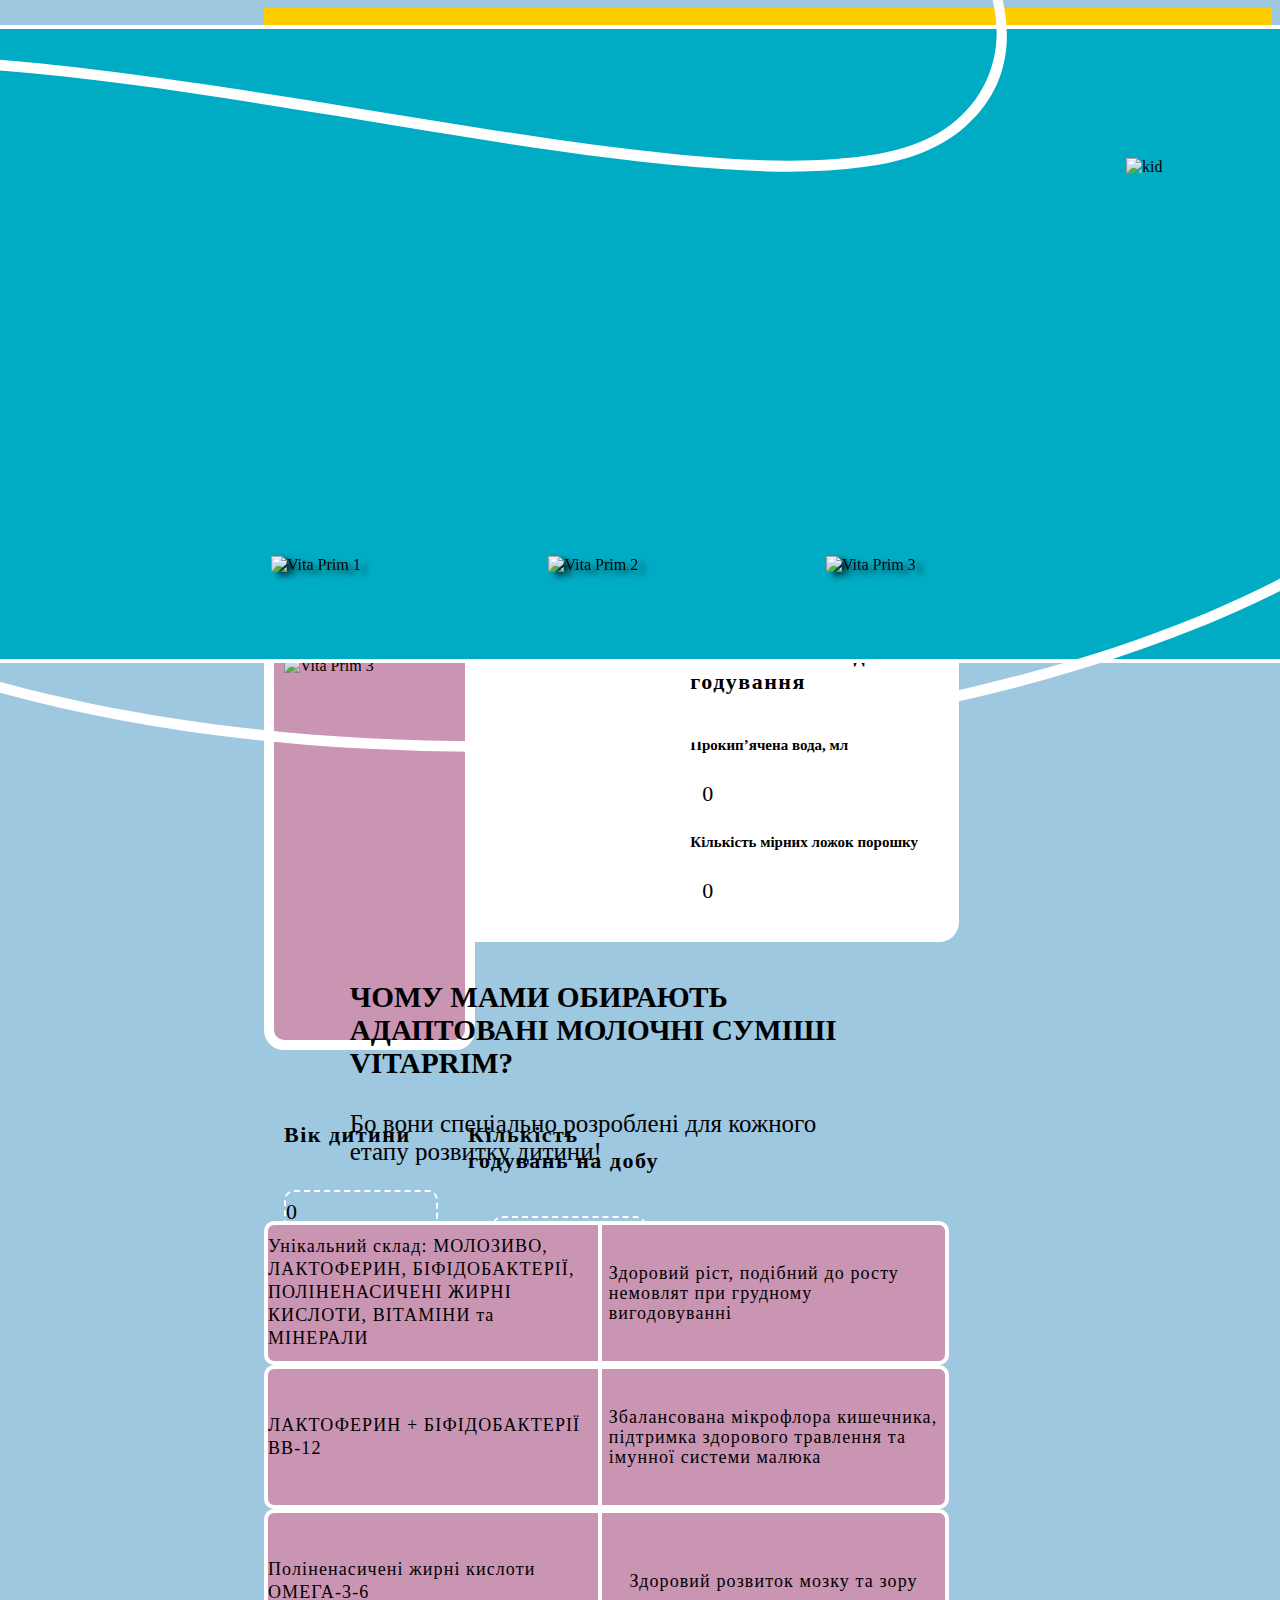
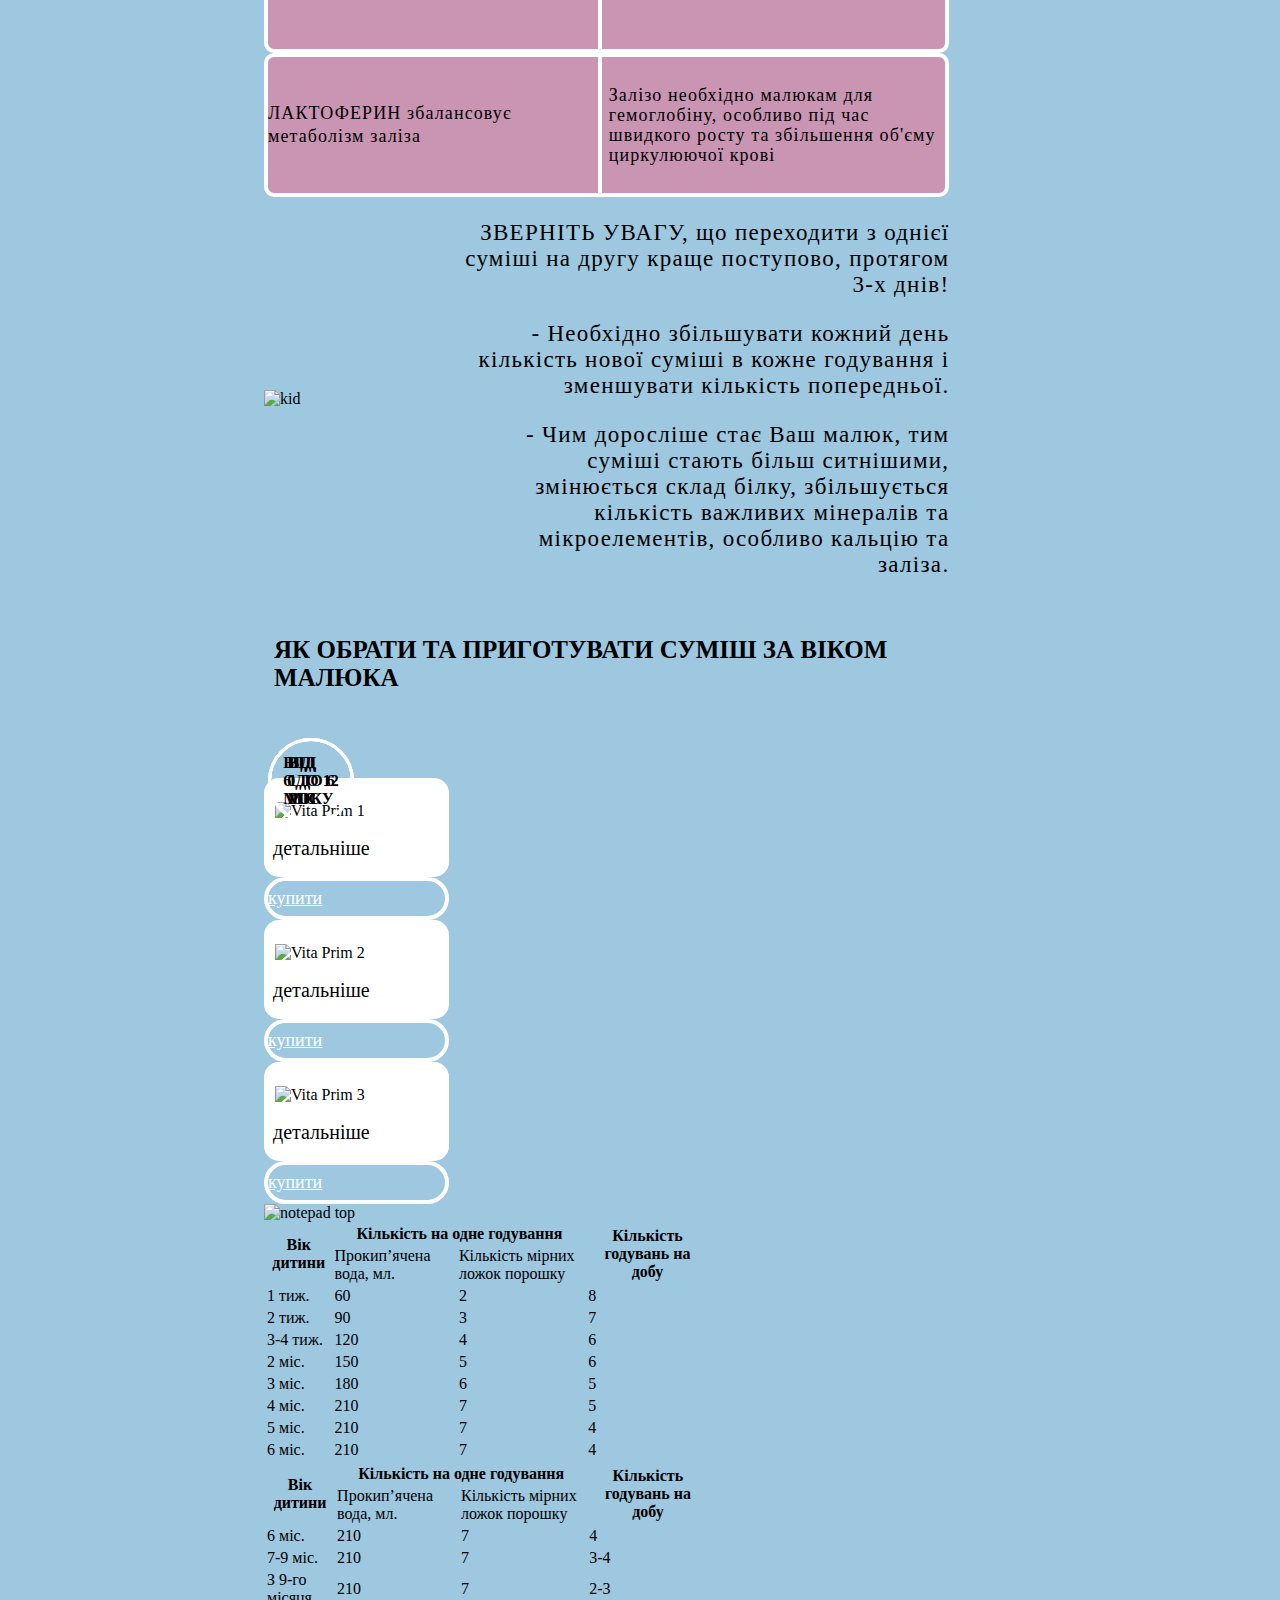
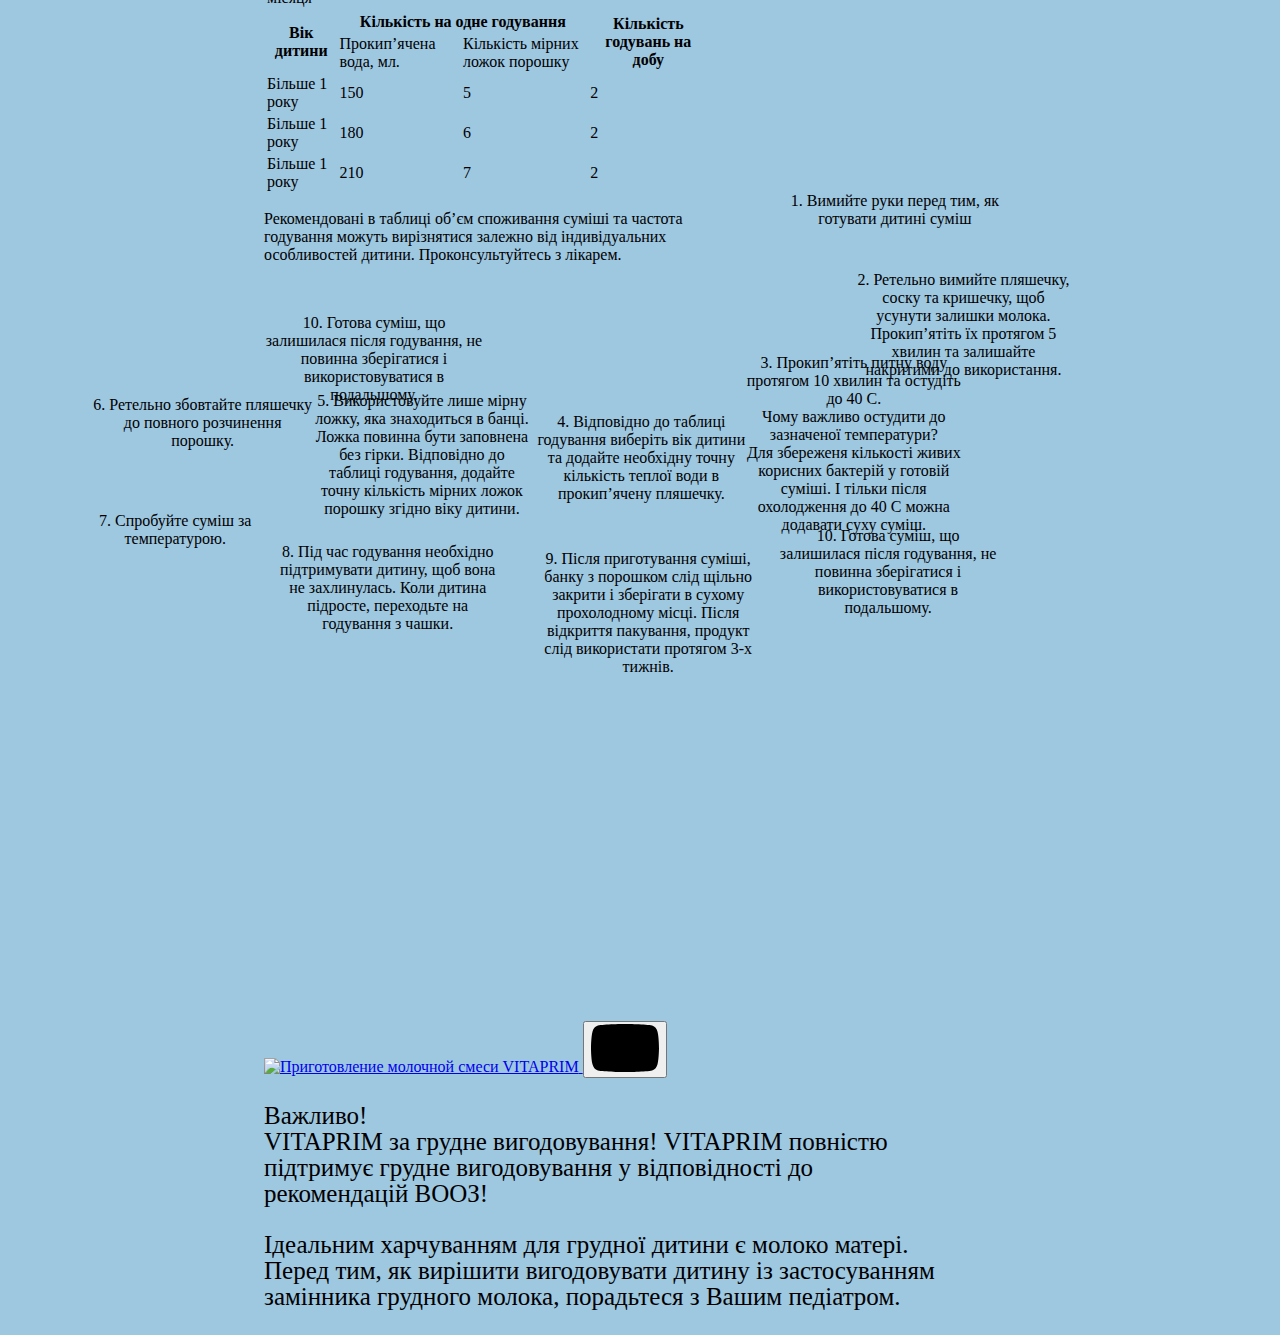
==== index.html @ fe562197 "Update index.html" ====
<!DOCTYPE html>
<html lang="uk">

<head>
	<meta charset="UTF-8">
	<meta http-equiv="X-UA-Compatible" content="IE=edge">
	<meta name="viewport" content="width=device-width, initial-scale=1.0">
	<link rel="stylesheet" href="css/style.css">
	<link rel="stylesheet" href="css/media.css">
	<link rel="stylesheet" href="assets/null.css">
	<title>Vita Prim</title>
	<link rel="apple-touch-icon" sizes="57x57" href="favicon/apple-icon-57x57.png">
	<link rel="apple-touch-icon" sizes="60x60" href="favicon/apple-icon-60x60.png">
	<link rel="apple-touch-icon" sizes="72x72" href="favicon/apple-icon-72x72.png">
	<link rel="apple-touch-icon" sizes="76x76" href="favicon/apple-icon-76x76.png">
	<link rel="apple-touch-icon" sizes="114x114" href="favicon/apple-icon-114x114.png">
	<link rel="apple-touch-icon" sizes="120x120" href="favicon/apple-icon-120x120.png">
	<link rel="apple-touch-icon" sizes="144x144" href="favicon/apple-icon-144x144.png">
	<link rel="apple-touch-icon" sizes="152x152" href="favicon/apple-icon-152x152.png">
	<link rel="apple-touch-icon" sizes="180x180" href="favicon/apple-icon-180x180.png">
	<link rel="icon" type="image/png" sizes="192x192" href="favicon/android-icon-192x192.png">
	<link rel="icon" type="image/png" sizes="32x32" href="favicon/favicon-32x32.png">
	<link rel="icon" type="image/png" sizes="96x96" href="favicon/favicon-96x96.png">
	<link rel="icon" type="image/png" sizes="16x16" href="favicon/favicon-16x16.png">
	<meta name="msapplication-TileColor" content="#ffffff">
	<meta name="msapplication-TileImage" content="/ms-icon-144x144.png">
	<meta name="theme-color" content="#ffffff"> </head>

<body>
	<div class="page">
		<main>
			<header class="header">
				<div class="container">
					<div class="menu__container">
						<div class="menu__icon"> <span></span> </div>
						<nav class="nav">
							<!--******** логическая последовательность по странице ********-->
							<ul class="nav__list">
								<li class="nav__list-item"> <a href="#counter" class="nav__item-link twostring">КАЛЬКУЛЯТОР ГОДУВАННЯ</a> </li>
								<li class="nav__list-item"> <a href="#offer__section" class="nav__item-link">Про VITAPRIM</a> </li>
								<li class="nav__list-item"> <a href="#shop" class="nav__item-link">КУПИТИ</a> </li>
								<li class="nav__list-item"> <a href="#how__to" class="nav__item-link twostring">Як приготувати VITAPRIM</a> </li>
							</ul>
							<!--******** логическая последовательность по странице ********-->
							<!-- <ul class="nav__list">
								<li class="nav__list-item"> <a href="#shop" class="nav__item-link">КУПИТИ</a> </li>
								<li class="nav__list-item"> <a href="#offer__section" class="nav__item-link">Про VITAPRIM</a> </li>
								<li class="nav__list-item"> <a href="#how__to" class="nav__item-link twostring">Як приготувати VITAPRIM</a> </li>
								<li class="nav__list-item"> <a href="#counter" class="nav__item-link twostring">КАЛЬКУЛЯТОР ГОДУВАННЯ</a> </li>
							</ul> -->
						</nav>
					</div>
					<div class="header__items">
						<div class="top__kid"><img src="img/topkid.png" alt="kid"></div>
						<div class="nav__txt">
							<p>Єдине ДИТЯЧЕ ХАРЧУВАННЯ
								<br> З молозивом
								<br> та лактоферином</p>
						</div>
						<div class="header__logo">
							<a class="header__logo-link" href="#first__section"> <img src="img/logo.png" alt="Vita prime" class="header__logo-img"> </a>
						</div>
					</div>
				</div>
			</header>
			<section class="first__section" id="first__section">
				<div class="container">
					<p class="first__section-txt">Єдине ДИТЯЧЕ ХАРЧУВАННЯ
						<br> З молозивом
						<br> та лактоферином</p> <img id="counter" src="img/plane.png" alt="Наши продукты в самолете" class="first__section-img">
					<h1 class="section__title">калькулятор годування</h1>
					<div class="counter">
						<div id="calc" class="value">1 тиждень</div>
						<div class="age"> <span>0 днiв</span><span>6 мiс.</span><span>12 мiс.</span> <span>.....</span></div>
						<input type="range" min="0" max="17" step="1" value="0" id="fader"> </div>
					<div class="fader__products"> <img src="img/VitaPrim-pitanie-1.png" alt="Vita Prim 1"> <img src="img/VitaPrim-pitanie-2.png" alt="Vita Prim 2"> <img src="img/VitaPrim-pitanie-3.png" alt="Vita Prim 3"> </div>
				</div>
			</section>
			<section class="counter__value">
				<div class="container">
					<div class="wrapper">
						<div class="product"> <img id="vita1" src="img/VitaPrim-pitanie-1.png" alt="Vita Prim 1"> <img id="vita2" src="img/VitaPrim-pitanie-2.png" alt="Vita Prim 2"> <img id="vita3" src="img/VitaPrim-pitanie-3.png" alt="Vita Prim 3"> </div>
						<div class="tabs">
							<div class="tab">
								<h3 class="value__name">Вік дитини</h3>
								<div class="value" id="years">0</div>
							</div>
							<div class="tab">
								<h3 class="value__name">Кількість годувань на добу</h3>
								<div class="value" id="feedings">0</div>
							</div>
						</div>
					</div>
					<div class="tab">
						<h3 class="value__name">Кількість на одне годування</h3>
						<div class="value__wrapper">
							<div class="tab__item">
								<h4 class="valeu__subname">Прокип’ячена вода, мл</h4>
								<div class="value" id="water">0</div>
							</div>
							<div class="tab__item" id="offer__section">
								<h4 class="valeu__subname">Кількість мірних ложок порошку</h4>
								<div class="value" id="spoons">0</div>
							</div>
						</div>
					</div> <a href="https://ua-pharm.com/product/molochna-sumish-vitaprim-1-dlia-dytyny-vikom-vid-0-do-6-mis-pozhyvna-sumish-z-molozyvom-laktoferynom-ta-bifidobakteriiamy-vv-12-spetsialno-rozroblena-dlia-kozhnoho-etapu-rozvytku-dytyny/" class="btn">купити</a> </div>
			</section>
			<section class="offer__section">
				<div class="container">
					<div class="offer">
						<h3 class="offer__title"><span>ЧОМУ МАМИ ОБИРАЮТЬ АДАПТОВАНІ МОЛОЧНІ СУМІШІ VITAPRIM?</span></h3>
						<p class="offer__txt">Бо вони спеціально розроблені для кожного етапу розвитку дитини!</p>
					</div>
					<div class="descrip">
						<div class="descrip__title">
							<p>Унікальний склад: <span>МОЛОЗИВО, ЛАКТОФЕРИН, БІФІДОБАКТЕРІЇ, ПОЛІНЕНАСИЧЕНІ ЖИРНІ КИСЛОТИ, ВІТАМІНИ</span> та <span>МІНЕРАЛИ</span></p>
						</div>
						<div class="descrip__txt">
							<p>Здоровий ріст, подібний до росту немовлят при грудному вигодовуванні</p>
						</div>
					</div>
					<div class="descrip">
						<div class="descrip__title">
							<p><span> ЛАКТОФЕРИН + БІФІДОБАКТЕРІЇ ВВ-12 </span></p>
						</div>
						<div class="descrip__txt">
							<p>Збалансована мікрофлора кишечника, підтримка здорового травлення та імунної системи малюка </p>
						</div>
					</div>
					<div class="descrip">
						<div class="descrip__title">
							<p>Поліненасичені жирні кислоти ОМЕГА-3-6</p>
						</div>
						<div class="descrip__txt">
							<p>Здоровий розвиток мозку та зору</p>
						</div>
					</div>
					<div class="descrip">
						<div class="descrip__title">
							<p><span>ЛАКТОФЕРИН</span> збалансовує метаболізм заліза</p>
						</div>
						<div class="descrip__txt">
							<p>Залізо необхідно малюкам для гемоглобіну, особливо під час швидкого росту та збільшення об'єму циркулюючої крові </p>
						</div>
					</div>
					<div class="warning">
						<div class="kid__img"><img src="img/kid2.png" alt="kid"></div>
						<div class="txt__wrapper">
							<p class="warning__txt"><span>ЗВЕРНІТЬ УВАГУ</span>, що переходити з однієї суміші на другу краще поступово, протягом 3-х днів!</p>
							<p class="warning__txt">- Необхідно збільшувати кожний день кількість нової суміші в кожне годування і зменшувати кількість попередньої.</p>
							<p class="warning__txt" id="shop">- Чим доросліше стає Ваш малюк, тим суміші стають більш ситнішими, змінюється склад білку, збільшується кількість важливих мінералів та мікроелементів, особливо кальцію та заліза.</p>
						</div>
					</div>
				</div>
			</section>
			<section class="shop">
				<div class="container">
					<div class="shop__title">
						<h2 class="section__title">ЯК ОБРАТИ ТА ПРИГОТУВАТИ СУМІШ ЗА ВІКОМ МАЛЮКА</h2> </div>
					<div class="shop__wrapper">
						<div class="card">
							<div class="card__wrapper blue" id="about1">
								<div class="card__top blue">
									<h4 class="card__title">ВІД <br> 0 ДО 6<br> МІС</h4> </div> <img src="img/VitaPrim-pitanie-1.png" alt="Vita Prim 1" class="card__img"> <a class="card__btn blue">детальніше</a> </div> <a href="https://ua-pharm.com/product/molochna-sumish-vitaprim-1-dlia-dytyny-vikom-vid-0-do-6-mis-pozhyvna-sumish-z-molozyvom-laktoferynom-ta-bifidobakteriiamy-vv-12-spetsialno-rozroblena-dlia-kozhnoho-etapu-rozvytku-dytyny/" class="buy__btn blue">купити</a> </div>
						<div class="card">
							<div class="card__wrapper pink" id="about2">
								<div class="card__top pink">
									<h4 class="card__title">ВІД<br> 6 ДО 12 <br>МІС
									</h4> </div> <img src="img/VitaPrim-pitanie-2.png" alt="Vita Prim 2" class="card__img"> <a class="card__btn pink">детальніше</a> </div> <a href="https://ua-pharm.com/product/molochnaia-smes-vitaprim-2-dlia-rebenka-ot-6-do-12-mes-pytatelna-smes-s-molozyvom-laktoferrynom-y-byfydobakteryiamy-vv-12-spetsyalno-razrabotana-dlia-kazhdoho-tapa-razvytyia-rebenka/" class="buy__btn pink">купити</a> </div>
						<div class="card">
							<div class="card__wrapper green" id="about3">
								<div class="card__top green">
									<h4 class="card__title">ВІД<br> 1 <br>РОКУ</h4> </div> <img src="img/VitaPrim-pitanie-3.png" alt="Vita Prim 3" class="card__img"> <a class="card__btn green">детальніше</a> </div> <a href="https://ua-pharm.com/product/molochnaia-smes-vitaprim-3-dlia-rebenka-ot-1hoda-pytatelna-smes-s-molozyvom-laktoferrynom-y-byfydobakteryiamy-vv-12-spetsyalno-razrabotana-dlia-kazhdoho-tapa-razvytyia-rebenka/" class="buy__btn green">купити</a> </div>
					</div>
				</div>
			</section>
			<section class="instruction">
				<div class="container">
					<div class="instruction__wrapper" id="how__to"> <img src="img/notebook.png" alt="notepad top">
						<table class="table1" id="first">
							<tr>
								<th rowspan="2" colspan="1" class="first">Вік дитини</th>
								<th colspan="2">Кількість на одне годування</th>
								<th rowspan="2">Кількість годувань на добу</th>
							</tr>
							<tr>
								<td class="first">Прокип’ячена вода, мл.</td>
								<td class="first">Кількість мірних ложок порошку</td>
							</tr>
							<tr>
								<td rowspan="1" class="first">1 тиж.</td>
								<td>60</td>
								<td>2</td>
								<td>8</td>
							</tr>
							<tr>
								<td rowspan="1" class="first">2 тиж.</td>
								<td>90</td>
								<td>3</td>
								<td>7</td>
							</tr>
							<tr>
								<td rowspan="1" class="first">3-4 тиж.</td>
								<td>120</td>
								<td>4</td>
								<td>6</td>
							</tr>
							<tr>
								<td rowspan="1" class="first">2 міс.</td>
								<td>150</td>
								<td>5</td>
								<td>6</td>
							</tr>
							<tr>
								<td rowspan="1" class="first">3 міс.</td>
								<td>180</td>
								<td>6</td>
								<td>5</td>
							</tr>
							<tr>
								<td rowspan="1" class="first">4 міс.</td>
								<td>210</td>
								<td>7</td>
								<td>5</td>
							</tr>
							<tr>
								<td rowspan="1" class="first">5 міс.</td>
								<td>210</td>
								<td>7</td>
								<td>4</td>
							</tr>
							<tr>
								<td rowspan="1" class="first">6 міс.</td>
								<td>210</td>
								<td>7</td>
								<td>4</td>
							</tr>
						</table>
						<table class="table2" id="second">
							<tr>
								<th rowspan="2" colspan="1" class="first">Вік дитини</th>
								<th colspan="2">Кількість на одне годування</th>
								<th rowspan="2">Кількість годувань на добу</th>
							</tr>
							<tr>
								<td class="first">Прокип’ячена вода, мл.</td>
								<td class="first">Кількість мірних ложок порошку</td>
							</tr>
							<tr>
								<td rowspan="1" class="first">6 міс.</td>
								<td>210</td>
								<td>7</td>
								<td>4</td>
							</tr>
							<tr>
								<td rowspan="1" class="first">7-9 міс.</td>
								<td>210</td>
								<td>7</td>
								<td>3-4</td>
							</tr>
							<tr>
								<td rowspan="1" class="first">З 9-го місяця</td>
								<td>210</td>
								<td>7</td>
								<td>2-3</td>
							</tr>
						</table>
						<table class="table3" id="third">
							<tr>
								<th rowspan="2" colspan="1" class="first">Вік дитини</th>
								<th colspan="2">Кількість на одне годування</th>
								<th rowspan="2">Кількість годувань на добу</th>
							</tr>
							<tr>
								<td class="first">Прокип’ячена вода, мл.</td>
								<td class="first">Кількість мірних ложок порошку</td>
							</tr>
							<tr>
								<td rowspan="1" class="first">Більше 1 року</td>
								<td>150</td>
								<td>5</td>
								<td>2</td>
							</tr>
							<tr>
								<td rowspan="1" class="first">Більше 1 року</td>
								<td>180</td>
								<td>6</td>
								<td>2</td>
							</tr>
							<tr>
								<td rowspan="1" class="first">Більше 1 року</td>
								<td>210</td>
								<td>7</td>
								<td>2</td>
							</tr>
						</table>
						<p class="warning__txt">Рекомендовані в таблиці об’єм споживання суміші та частота годування можуть вирізнятися залежно від індивідуальних особливостей дитини. Проконсультуйтесь з лікарем. </p>
					</div>
				</div>
			</section>
			<section class="how__to">
				<div class="container">
					<div class="how__to-wrapper">
						<div class="bg">
							<svg class="vector1" xmlns="http://www.w3.org/2000/svg" viewBox="0 0 209.89 1705.45">
								<g data-name="Слой 2">
									<path d="M66.24 3.45s84.63-20.64 123.67 72.4-77.1 241.63-46.31 388.69c0 0 75.7 12.29 63.45 149.17s-102.33 405.48-39.44 528.4c58.16 113.68-24.16 135.77 14.93 338.87C213.05 1639.53 146 1686.6 146 1686.6s-69.48 39-145.31 0" fill="none" stroke="#fff" stroke-miterlimit="10" stroke-width="3" data-name="Шар 1" /> </g>
							</svg>
							<svg class="vector2" xmlns="http://www.w3.org/2000/svg" viewBox="0 0 1406.31 1006.39">
								<g data-name="Слой 2">
									<path d="M1401.13 18.17c-56.66 52.36-142.64 72.16-216.36 48.14a134.46 134.46 0 01-38.3-19.31c-10.87-8-20.61-17.43-32-24.78-34.84-22.57-82.07-25.13-122.08-20-43.8 5.6-88.26 23-116.22 58.58-25.64 32.72-36.59 79.86-27.17 120.38 9.52 40.79 43.24 71 58 109.62 7.52 19.75 11.62 44.57 7.26 65.44-4.71 22.51-23.24 42-44.18 50.87-34.22 14.51-68.07-7.87-96.65-24.77-20-11.86-40.62-22.45-64.29-15.66-20.63 5.92-32.9 23.39-31 44.89 1.53 17.28 9.58 33.66 18.51 48.25 4.84 7.92 9.51 15.39 16.31 21.57a380.72 380.72 0 0141.17 43.81c16.72 20.93 32.52 45 38 71.65 5.53 26.86-4.64 52.52-27.73 67.77-17.09 11.29-38.86 14.54-58.87 16-28.44 2.12-57.14.34-85.49-2.34-35-3.31-69.78-8.37-104.49-13.76-75.55-11.7-150.76-25.45-226.71-34.14-35-4-70.14-7-105.35-7.26-34.05-.27-69.87.75-102 13.18-27.18 10.53-50.49 29.22-64.7 54.87C4.92 712.57-.46 737.36 0 761.75c.82 40.47 19.27 79.94 47 108.89 27 28.15 61.38 48.67 96.3 65.37a604.26 604.26 0 0095.47 35.75c67.18 19.11 137 28.87 206.6 32.75a1233 1233 0 00222.5-7.85c69.35-8.76 138.36-23.19 204.39-46.38 55.24-19.39 109.8-45 155.13-82.57 19.11-15.85 36.37-34 50-54.82 11.7-17.81 24.14-35 39.64-49.76 40.85-38.84 96.26-52 151.27-53.19 44.22-1 88.39 4.75 131.78 12.81 3.77.71 5.39-5.08 1.59-5.78-72.07-13.4-153-23.56-223.7 1.95-42.83 15.44-75.14 45.31-100.27 82.59-13.72 20.35-28.29 38.84-46.73 55.22-20.62 18.31-43.74 33.67-67.84 47-56.6 31.29-118.89 51.84-181.66 66.61-71.24 16.77-144.26 25.94-217.34 29-73.26 3-147 0-219.55-11-66.86-10.14-133.38-26.92-194.77-55.75-55-25.85-112.7-62.67-134.14-122.65C.92 768.38 2.45 721.16 28.28 684.07c40.18-57.69 119.1-57 182.09-54.23 74.78 3.33 149 15.52 222.77 27.49 69.43 11.27 139.08 24 209.35 28.81 26.26 1.78 52.91 2.48 79-1.2 19.81-2.79 39.36-8.46 54.64-21.9 44.81-39.38 15.67-98.73-14.08-137.33a377.86 377.86 0 00-42.55-46.41 72.26 72.26 0 01-12.36-14.18c-10.74-16-21.51-34.55-23.09-54.21-1.82-22.64 14-37.92 35.73-40.22 27-2.86 50.57 17.56 72.85 29.83 29.77 16.4 63.38 25.52 93.48 4.45 16.94-11.86 30.6-28.47 34.29-49.2 3.55-19.95.21-42.18-5.84-61.36-12.39-39.28-45-68.74-57.8-107.82-13.76-42.07-.23-95.35 29-128 32.57-36.33 83.51-51 130.94-52.27 23.68-.62 48.26 1.66 70.76 9.42 14.51 5 27.06 13.1 38.87 22.77 10.14 8.32 20.12 16.77 31.74 23a164.61 164.61 0 0040.8 14.91c34.35 7.94 70.72 7.42 105-.51a223.54 223.54 0 00101.42-53.54c2.85-2.63-1.41-6.86-4.24-4.24z" fill="#fff" data-name="Шар 1" /> </g>
							</svg>
						</div>
						<div class="how__to-item-wrapper">
							<div class="how__to-item">
								<div class="img"><img src="img/1.png" alt=""></div>
								<div class="txt">
									<p>1. Вимийте руки перед тим, як готувати дитині суміш</p>
								</div>
							</div>
							<div class="how__to-item">
								<div class="img"><img src="img/2.png" alt=""></div>
								<div class="txt">
									<p>2. Ретельно вимийте пляшечку, соску та кришечку, щоб усунути залишки молока. Прокип’ятіть їх протягом 5 хвилин та залишайте накритими до використання. </p>
								</div>
							</div>
							<div class="how__to-item">
								<div class="img"><img src="img/3.png" alt=""></div>
								<div class="txt">
									<p>3. Прокип’ятіть питну воду протягом 10 хвилин та остудіть до 40 С.
										<br> <span>Чому важливо остудити до зазначеної температури? </span>
										<br> Для збереженя кількості живих корисних бактерій у готовій суміші. І тільки після охолодження до 40 С можна додавати суху суміш.</p>
								</div>
							</div>
							<div class="how__to-item">
								<div class="img"><img src="img/4.png" alt=""></div>
								<div class="txt">
									<p>4. Відповідно до таблиці годування виберіть вік дитини та додайте необхідну точну кількість теплої води в прокип’ячену пляшечку. </p>
								</div>
							</div>
							<div class="how__to-item">
								<div class="img"><img src="img/5.png" alt=""></div>
								<div class="txt">
									<p>5. Використовуйте лише мірну ложку, яка знаходиться в банці. Ложка повинна бути заповнена без гірки. Відповідно до таблиці годування, додайте точну кількість мірних ложок порошку згідно віку дитини. </p>
								</div>
							</div>
							<div class="how__to-item">
								<div class="img"><img src="img/6.png" alt=""></div>
								<div class="txt">
									<p>6. Ретельно збовтайте пляшечку до повного розчинення порошку. </p>
								</div>
							</div>
							<div class="how__to-item">
								<div class="img"><img src="img/7.png" alt=""></div>
								<div class="txt">
									<p>7. Спробуйте суміш за температурою.</p>
								</div>
							</div>
							<div class="how__to-item">
								<div class="img"><img src="img/8.png" alt=""></div>
								<div class="txt">
									<p>8. Під час годування необхідно підтримувати дитину, щоб вона не захлинулась. Коли дитина підросте, переходьте на годування з чашки. </p>
								</div>
							</div>
							<div class="how__to-item">
								<div class="img"><img src="img/9.png" alt=""></div>
								<div class="txt">
									<p>9. Після приготування суміші, банку з порошком слід щільно закрити і зберігати в сухому прохолодному місці. Після відкриття пакування, продукт слід використати протягом 3-х тижнів. </p>
								</div>
							</div>
							<div class="how__to-item">
								<div class="img"><img src="img/10.png" alt=""></div>
								<div class="txt">
									<p>10. Готова суміш, що залишилася після годування, не повинна зберігатися і використовуватися в подальшому. </p>
								</div>
							</div>
							<div class="how__to-item opacity__block">
								<div class="wrapp">
									<div class="img"><img src="img/10.png" alt=""></div>
									<div class="txt">
										<p>10. Готова суміш, що залишилася після годування, не повинна зберігатися і використовуватися в подальшому. </p>
									</div>
								</div>
							</div>
						</div>
					</div>
					<div class="video">
						<a class="video__link" href="https://youtu.be/APt-MZ_mfc8">
							<picture>
								<source srcset="https://i.ytimg.com/vi_webp/APt-MZ_mfc8/maxresdefault.webp" type="image/webp"> <img class="video__media" src="https://i.ytimg.com/vi/APt-MZ_mfc8/maxresdefault.jpg" alt="Приготовление молочной смеси VITAPRIM"> </picture>
						</a>
						<button class="video__button" aria-label="Запустить видео">
							<svg width="68" height="48" viewBox="0 0 68 48">
								<path class="video__button-shape" d="M66.52,7.74c-0.78-2.93-2.49-5.41-5.42-6.19C55.79,.13,34,0,34,0S12.21,.13,6.9,1.55 C3.97,2.33,2.27,4.81,1.48,7.74C0.06,13.05,0,24,0,24s0.06,10.95,1.48,16.26c0.78,2.93,2.49,5.41,5.42,6.19 C12.21,47.87,34,48,34,48s21.79-0.13,27.1-1.55c2.93-0.78,4.64-3.26,5.42-6.19C67.94,34.95,68,24,68,24S67.94,13.05,66.52,7.74z"></path>
								<path class="video__button-icon" d="M 45,24 27,14 27,34"></path>
							</svg>
						</button>
					</div>
					<div class="disclaimer">
						<p>Важливо!
							<br> VITAPRIM за грудне вигодовування! VITAPRIM повністю підтримує грудне вигодовування у відповідності до рекомендацій ВООЗ!</p>
						<p>Ідеальним харчуванням для грудної дитини є молоко матері. Перед тим, як вирішити вигодовувати дитину із застосуванням замінника грудного молока, порадьтеся з Вашим педіатром. </p>
					</div>
				</div>
			</section>
		</main>
	</div>
	<script src="assets/jquery-3.5.1.min.js"></script>
	<script src="js/script.js"></script>
</body>

</html>
---- css/media.css ----
@media screen and (min-width: 460px) {
	.how__to .container .bg .vector1 {
		left: -20%;
		height: 84%;
	}

	.counter__value .container .product img {
		width: 130px;
	}
}

@media screen and (min-width: 576px) {
	.how__to .container .bg .vector1 {
		left: -20%;
		height: 84%;
	}

	.header .container {
		display: -webkit-box;
		display: -ms-flexbox;
		display: flex;
		-webkit-box-align: center;
		-ms-flex-align: center;
		align-items: center;
	}

	.menu__container .menu__icon {
		width: 70px;
		height: 30px;
	}

	.menu__container .menu__icon span {
		height: 2px;
		left: 0;
		top: 14px;
	}

	.menu__container .menu__icon::before, .menu__container .menu__icon::after {
		height: 2px;
	}

	.menu__container .menu__icon.active::before {
		top: 14px;
	}

	.menu__container .menu__icon.active::after {
		bottom: 12px;
	}

	.header {
		padding: 20px 0;
	}

	.header .container .header__logo .header__logo-img {
		width: 140px;
		padding: 0 0 40px 0;
	}

	.menu__container .nav {
		height: 80%;
		padding-top: 180px;
	}

	.menu__container .nav .nav__list .nav__item-link {
		font-size: 22px;
		line-height: 100px;
		height: 100px;
	}

	.menu__container .nav .nav__list .twostring {
		padding: 0;
	}

	.first__section .container {
		margin-top: 35px;
	}

	.counter__value .container .product img {
		width: 200px;
	}

	.tab .value__name {
		padding: 20px 0;
	}

	.instruction .instruction__wrapper table {
		font-size: 21px;
	}

	.how__to .container .how__to-item .txt p {
		font-size: 21px;
	}
}

@media screen and (min-width: 757px) {
	.first__section .container .first__section-txt {
		font-size: 25px;
		line-height: 29px;
	}

	.first__section .container .first__section-img {
		width: 500px;
	}

	.first__section .container .section__title {
		font-size: 28px;
		border: 3px dashed #fff;
	}

	.first__section .container .value {
		font-size: 40px;
		height: 55px;
		line-height: 50px;
		min-width: 280px;
	}

	.first__section .container .age {
		padding: 0 0 15px 0;
		width: 300px;
		font-size: 25px;
	}

	.first__section .container input[type="range"] {
		width: 240px;
		height: 40px;
	}

	.first__section .container input[type="range"]::before, .first__section .container input[type="range"]::after {
		padding: 12px 0 30px 0;
	}

	.counter__value .container .tabs {
		display: -webkit-box;
		display: -ms-flexbox;
		display: flex;
	}

	.counter__value .container .tabs .tab {
		padding: 10px 10px;
		margin: 0 0 10px 10px;
	}

	.counter__value .container .tab {
		margin: 10px 0 10px 0;
	}

	.counter__value .container .tab .value {
		padding: 7px 5px;
		font-size: 22px;
	}

	.tab .value__name {
		font-size: 22px;
		letter-spacing: 1.5px;
	}

	.counter__value .container .value__wrapper .tab__item .valeu__subname {
		font-size: 18px;
	}

	.offer__section .container .offer {
		padding: 10px;
		font-size: 25px;
	}

	.offer__section .container .descrip {
		font-size: 22px;
		letter-spacing: 1.1px;
	}

	.offer__section .container .warning .warning__txt {
		line-height: 23px;
		font-size: 23px;
	}

	.shop .container .shop__title .section__title {
		font-size: 25px;
	}

	.shop .container .shop__wrapper .card .card__wrapper .card__img {
		width: 70%;
	}

	.shop .container .shop__wrapper .card .card__wrapper {
		font-size: 20px;
	}

	.shop .container .shop__wrapper .card .buy__btn {
		font-size: 25px;
		padding: 7px 0;
	}

	.instruction .instruction__txt h2, .instruction .instruction__txt p {
		line-height: 28px;
		font-size: 22px;
	}

	.instruction .instruction__wrapper table {
		font-size: 24px;
	}

	.how__to .container .how__to-item .txt p {
		font-size: 24px;
		margin-left: 50px;
	}

	.how__to .container .bg .vector1 {
		left: -25%;
		height: 85%;
	}

	.how__to .container .disclaimer p {
		line-height: 26px;
		font-size: 25px;
	}
}

@media screen and (min-width: 992px) {
	body {
		background: #9EC7E0 url("../img/bg.svg") no-repeat scroll 50% 50%;
		background-size: cover;
	}

	.container {
		max-width: 770px;
	}

	main {
		padding: 0 0 0 20vw;
	}

	main .container {
		margin: 0;
	}

	section {
		background-color: transparent;
	}

	.header {
		background-color: #FFCE00;
		width: 100%;
		height: 130px;
	}

	.header::before {
		content: "";
		position: absolute;
		top: 25px;
		left: 0;
		width: 100%;
		height: 70%;
		background-color: #00acc4;
		border-bottom: 4px solid #fff;
		border-top: 4px solid #fff;
	}

	.header .container {
		left: 18%;
	}

	.menu__icon {
		display: none;
	}

	.menu__container .nav {
		top: 0;
		left: 70%;
		background-color: transparent;
		border: 0;
		width: auto;
		height: auto;
		margin: 0 40vw 0 60px;
	}

	.menu__container .nav .nav__list .nav__item-link {
		background-color: #00acc4;
		color: #fff;
		line-height: 70px;
		height: 80px;
		width: 230px;
	}

	.menu__container .nav .nav__list .twostring {
		padding: 15px 10px;
		line-height: 22px;
	}

	.header .container .header__items {
		margin-top: 120px;
		display: -webkit-box;
		display: -ms-flexbox;
		display: flex;
		-webkit-box-pack: justify;
		-ms-flex-pack: justify;
		justify-content: space-between;
	}

	.top__kid {
		display: block;
	}

	.top__kid img {
		position: relative;
		z-index: 50;
		top: -40px;
		left: 0;
		width: 150px;
		display: block;
	}

	.header .container .nav__txt {
		position: relative;
		display: block;
		z-index: 30;
		color: #fff;
		font-family: "Marvin", sans-serif;
		line-height: 23px;
		font-size: 20px;
		padding: 0 20px;
	}

	.header .container .header__logo .header__logo-img {
		width: 115px;
	}

	.first__section .container .first__section-txt {
		display: none;
	}

	.first__section .container .first__section-img {
		margin: 50px 0;
		width: 600px;
	}

	section .container {
		width: 68%;
	}

	.first__section .container .section__title {
		width: 70%;
		border-radius: 60px;
		margin: 0 auto;
		padding: 10px;
	}

	.first__section .container input[type="range"] {
		display: block;
		-webkit-appearance: none;
		background-color: #ca94b3;
		width: 100%;
		border-left: 2px;
		height: 20px;
	}

	.first__section .container input[type="range"]::before, .first__section .container input[type="range"]::after {
		padding: 18px 0 22px 0;
	}

	.first__section .container .age {
		padding: 0 0 30px 0;
		margin: 0 auto;
		width: auto;
		color: #fff;
		font-size: 25px;
	}

	.counter__value .container {
		display: -webkit-box;
		display: -ms-flexbox;
		display: flex;
		-webkit-box-orient: vertical;
		-webkit-box-direction: normal;
		-ms-flex-direction: column;
		flex-direction: column;
		background-color: #fff;
		padding: 0;
		border-radius: 20px;
	}

	.counter__value .container .product {
		background-color: #ca94b3;
		width: 40%;
		border-radius: 20px;
		margin: 10px 0 10px 10px;
		padding: 10px;
	}

	.counter__value .container .product img {
		width: 190px;
	}

	.counter__value .container .tabs .tab {
		font-size: 20px;
		margin: 10px;
	}

	.counter__value .container .tab {
		margin: 10px 10px;
	}

	.counter__value .container .tabs .tab:first-child {
		margin-right: 0px;
	}

	.counter__value .container .btn {
		display: none;
	}

	.counter__value {
		background-color: transparent;
	}

	.offer__section .container .offer {
		width: 75%;
		margin: 0 auto 20px auto;
	}

	.offer__section .container .warning {
		display: -webkit-box;
		display: -ms-flexbox;
		display: flex;
		-webkit-box-align: center;
		-ms-flex-align: center;
		align-items: center;
	}

	.offer__section .container .warning .kid__img {
		display: block;
	}

	.offer__section .container .warning .kid__img img {
		display: block;
		width: 200px;
	}

	.offer__section .container .warning .warning__txt {
		text-align: right;
		letter-spacing: 1.3px;
		line-height: 26px;
	}

	.shop .container .shop__title {
		font-size: 18px;
		border-radius: 30px;
		padding: 15px 10px;
	}

	.shop .container .shop__wrapper {
		position: relative;
		margin: 50px 0 0 0;
		-webkit-box-pack: justify;
		-ms-flex-pack: justify;
		justify-content: space-between;
	}

	.shop .container .shop__wrapper .card {
		width: 27%;
	}

	.shop .container .shop__wrapper .card .card__wrapper {
		background-color: #fff;
		border: 4px solid #fff;
		border-radius: 15px;
		padding: 0 0 3px 0;
		font-size: 16px;
		-webkit-transition: all .2s ease-in-out;
		transition: all .2s ease-in-out;
	}

	.shop .container .shop__wrapper .card .card__wrapper .card__top {
		position: absolute;
		display: -webkit-box;
		display: -ms-flexbox;
		display: flex;
		-webkit-box-align: center;
		-ms-flex-align: center;
		align-items: center;
		-webkit-box-pack: center;
		-ms-flex-pack: center;
		justify-content: center;
		top: -40px;
		z-index: 2;
		border: 3px solid #fff;
		border-radius: 50%;
		width: 80px;
		height: 80px;
	}

	.shop .container .shop__wrapper .card:hover .blue {
		background-color: #00acc4;
	}

	.shop .container .shop__wrapper .card:hover .pink {
		background-color: #ca94b3;
	}

	.shop .container .shop__wrapper .card:hover .green {
		background-color: #45a880;
	}

	.shop .container .shop__wrapper .card:hover .card__btn {
		color: #fff;
		border: 2px dashed #fff;
	}

	.shop .container .shop__wrapper .card .card__wrapper .card__img {
		width: 100%;
		padding: 20px 7px 7px 7px;
	}

	.shop .container .shop__wrapper .card .card__wrapper .card__btn {
		display: block;
		border-radius: 30px;
		padding: 5px 0;
		margin: 5px;
		font-size: 20px;
		-webkit-transition: all .2s ease-in-out;
		transition: all .2s ease-in-out;
	}

	.shop .container .shop__wrapper .card .buy__btn {
		display: block;
		color: #fff;
		font-size: 18px;
		border: 4px solid #fff;
		border-radius: 30px;
	}
}

@media screen and (min-width: 1199.99px) {
	.offer__section .container .descrip .descrip__title::after, .offer__section .container .descrip .descrip__title::before {
		display: none;
	}
}

@media screen and (min-width: 1200px) {
	.menu__container .nav .nav__list .nav__list-item {
		margin: 0 0 15px 0;
		min-width: 250px;
	}

	.menu__container .nav .nav__list .nav__item-link {
		line-height: 50px;
		height: 60px;
		width: 200px;
		font-size: 16px;
	}

	.menu__container .nav .nav__list .twostring {
		padding: 10px 0 0 0;
		line-height: 20px;
	}

	.counter__value .container {
		display: -webkit-box;
		display: -ms-flexbox;
		display: flex;
		-webkit-box-orient: horizontal;
		-webkit-box-direction: normal;
		-ms-flex-direction: row;
		flex-direction: row;
		-webkit-box-pack: end;
		-ms-flex-pack: end;
		justify-content: flex-end;
		border-radius: 20px;
		border: 10px solid #fff;
		border-left: 0;
	}

	.counter__value .container .product {
		background-color: #ca94b3;
		width: 40%;
		height: 120%;
		-ms-flex-item-align: center;
		-ms-grid-row-align: center;
		align-self: center;
		border: 10px solid #fff;
		border-radius: 20px;
		margin: 10px 0 10px 0;
		padding: 10px;
	}

	.counter__value .container .product img {
		width: 180px;
	}

	.first__section .container .fader__products {
		display: -webkit-box;
		display: -ms-flexbox;
		display: flex;
		-webkit-box-pack: justify;
		-ms-flex-pack: justify;
		justify-content: space-between;
		margin-top: 25px;
	}

	.fader__products img {
		display: block;
		width: 17%;
		-webkit-filter: drop-shadow(7px 4px 3px rgba(0, 0, 0, 0.7));
		filter: drop-shadow(7px 4px 3px rgba(0, 0, 0, 0.7));
		padding: 7px;
	}

	.counter__value .container .tabs .tab {
		font-size: 20px;
		margin: 10px;
	}

	.counter__value .container .tabs .tab .value {
		border: 2px dashed #fff;
		border-radius: 10px;
		padding: 7px 0;
		margin: 7px auto;
		width: 150px;
	}

	.counter__value .container .tab .value {
		margin: 7px;
	}

	.counter__value .container .tab {
		margin: 10px 0;
	}

	.counter__value .container .value__wrapper .tab__item .valeu__subname {
		font-size: 15px;
	}

	.offer__section .container .descrip {
		display: -webkit-box;
		display: -ms-flexbox;
		display: flex;
		font-size: 18px;
		height: 9rem;
	}

	.offer__section .container .descrip .descrip__title {
		display: -webkit-box;
		display: -ms-flexbox;
		display: flex;
		-webkit-box-align: center;
		-ms-flex-align: center;
		align-items: center;
		-webkit-box-pack: center;
		-ms-flex-pack: center;
		justify-content: center;
		position: relative;
		line-height: 23px;
		background-color: #ca94b3;
		border: 4px solid #fff;
		border-right: 2px solid #fff;
		border-radius: 10px;
		width: 50%;
		border-top-right-radius: 0;
		border-bottom-right-radius: 0;
	}

	.offer__section .container .descrip .descrip__txt {
		display: -webkit-box;
		display: -ms-flexbox;
		display: flex;
		-webkit-box-align: center;
		-ms-flex-align: center;
		align-items: center;
		-webkit-box-pack: center;
		-ms-flex-pack: center;
		justify-content: center;
		padding: 12px 7px;
		line-height: 20px;
		background-color: #ca94b3;
		border: 4px solid #fff;
		border-left: 2px solid #fff;
		border-radius: 10px;
		width: 50%;
		border-top-left-radius: 0;
		border-bottom-left-radius: 0;
	}

	.instruction .instruction__wrapper img {
		width: 65%;
		display: -webkit-box;
		display: -ms-flexbox;
		display: flex;
	}

	.instruction .instruction__wrapper table {
		width: 65%;
		font-size: 16px;
	}
	
	.instruction .instruction__wrapper .warning__txt{
   		width: 65%;
  
  	}

	.how__to .container .bg .vector1 {
		display: none;
	}

	.how__to .container .bg .vector2 {
		display: block;
		position: absolute;
		top: -120%;
		left: -35%;
		width: 200%;
	}

	.how__to-item-wrapper {
		position: relative;
	}

	.how__to .container .how__to-item .txt p {
		font-size: 16px;
		width: 220px;
		text-align: center;
		margin-left: 0;
	}

	.how__to-item-wrapper .how__to-item:nth-child(1) {
		position: absolute;
		top: -98%;
		left: 76%;
	}

	.how__to-item-wrapper .how__to-item:nth-child(2) {
		position: absolute;
		top: -35%;
		left: 86%;
	}

	.how__to-item-wrapper .how__to-item:nth-child(3) {
		position: absolute;
		top: 32%;
		left: 70%;
	}

	.how__to-item-wrapper .how__to-item:nth-child(4) {
		display: -webkit-box;
		display: -ms-flexbox;
		display: flex;
		-webkit-box-orient: vertical;
		-webkit-box-direction: normal;
		-ms-flex-direction: column;
		flex-direction: column;
		position: absolute;
		top: 80%;
		left: 39%;
	}

	.how__to-item-wrapper .how__to-item:nth-child(5) {
		display: -webkit-box;
		display: -ms-flexbox;
		display: flex;
		-webkit-box-orient: vertical;
		-webkit-box-direction: normal;
		-ms-flex-direction: column;
		flex-direction: column;
		position: absolute;
		top: 63%;
		left: 7%;
	}

	.how__to-item-wrapper .how__to-item:nth-child(6) {
		display: -webkit-box;
		display: -ms-flexbox;
		display: flex;
		-webkit-box-orient: vertical;
		-webkit-box-direction: normal;
		-ms-flex-direction: column;
		flex-direction: column;
		position: absolute;
		top: 66%;
		left: -25%;
	}

	.how__to-item-wrapper .how__to-item:nth-child(7) {
		display: -webkit-box;
		display: -ms-flexbox;
		display: flex;
		-webkit-box-orient: vertical;
		-webkit-box-direction: normal;
		-ms-flex-direction: column;
		flex-direction: column;
		position: absolute;
		top: 160%;
		left: -29%;
	}

	.how__to-item-wrapper .how__to-item:nth-child(8) {
		display: -webkit-box;
		display: -ms-flexbox;
		display: flex;
		-webkit-box-orient: vertical;
		-webkit-box-direction: normal;
		-ms-flex-direction: column;
		flex-direction: column;
		position: absolute;
		top: 185%;
		left: 2%;
	}

	.how__to-item-wrapper .how__to-item:nth-child(9) {
		display: -webkit-box;
		display: -ms-flexbox;
		display: flex;
		-webkit-box-orient: vertical;
		-webkit-box-direction: normal;
		-ms-flex-direction: column;
		flex-direction: column;
		position: absolute;
		top: 190%;
		left: 40%;
	}

	.how__to-item-wrapper .how__to-item:nth-child(10) {
		display: -webkit-box;
		display: -ms-flexbox;
		display: flex;
		-webkit-box-orient: vertical;
		-webkit-box-direction: normal;
		-ms-flex-direction: column;
		flex-direction: column;
		position: absolute;
		top: 172%;
		left: 75%;
	}

	.how__to .container .video {
		margin: 90% 0 0 0;
	}
}

@media screen and (min-width: 1300px) {
	.how__to-item-wrapper .how__to-item:nth-child(1) {
		position: absolute;
		top: -98%;
		left: 76%;
	}

	.how__to-item-wrapper .how__to-item:nth-child(2) {
		position: absolute;
		top: -35%;
		left: 83%;
	}

	.how__to-item-wrapper .how__to-item:nth-child(3) {
		position: absolute;
		top: 35%;
		left: 70%;
	}

	.how__to-item-wrapper .how__to-item:nth-child(4) {
		display: -webkit-box;
		display: -ms-flexbox;
		display: flex;
		-webkit-box-orient: vertical;
		-webkit-box-direction: normal;
		-ms-flex-direction: column;
		flex-direction: column;
		position: absolute;
		top: 95%;
		left: 50%;
	}

	.how__to-item-wrapper .how__to-item:nth-child(5) {
		display: -webkit-box;
		display: -ms-flexbox;
		display: flex;
		-webkit-box-orient: vertical;
		-webkit-box-direction: normal;
		-ms-flex-direction: column;
		flex-direction: column;
		position: absolute;
		top: 90%;
		left: 17%;
	}

	.how__to-item-wrapper .how__to-item:nth-child(6) {
		display: -webkit-box;
		display: -ms-flexbox;
		display: flex;
		-webkit-box-orient: vertical;
		-webkit-box-direction: normal;
		-ms-flex-direction: column;
		flex-direction: column;
		position: absolute;
		top: 86%;
		left: -20%;
	}

	.how__to-item-wrapper .how__to-item:nth-child(7) {
		display: -webkit-box;
		display: -ms-flexbox;
		display: flex;
		-webkit-box-orient: vertical;
		-webkit-box-direction: normal;
		-ms-flex-direction: column;
		flex-direction: column;
		position: absolute;
		top: 190%;
		left: -29%;
	}

	.how__to-item-wrapper .how__to-item:nth-child(8) {
		display: -webkit-box;
		display: -ms-flexbox;
		display: flex;
		-webkit-box-orient: vertical;
		-webkit-box-direction: normal;
		-ms-flex-direction: column;
		flex-direction: column;
		position: absolute;
		top: 200%;
		left: 2%;
	}

	.how__to-item-wrapper .how__to-item:nth-child(9) {
		display: -webkit-box;
		display: -ms-flexbox;
		display: flex;
		-webkit-box-orient: vertical;
		-webkit-box-direction: normal;
		-ms-flex-direction: column;
		flex-direction: column;
		position: absolute;
		top: 210%;
		left: 40%;
	}

	.how__to-item-wrapper .how__to-item:nth-child(10) {
		display: -webkit-box;
		display: -ms-flexbox;
		display: flex;
		-webkit-box-orient: vertical;
		-webkit-box-direction: normal;
		-ms-flex-direction: column;
		flex-direction: column;
		position: absolute;
		top: 200%;
		left: 75%;
	}
}

@media screen and (min-width: 1400px) {
	.how__to-item-wrapper .how__to-item:nth-child(1) {
		position: absolute;
		top: -98%;
		left: 76%;
	}

	.how__to-item-wrapper .how__to-item:nth-child(2) {
		position: absolute;
		top: -35%;
		left: 83%;
	}

	.how__to-item-wrapper .how__to-item:nth-child(3) {
		position: absolute;
		top: 40%;
		left: 70%;
	}

	.how__to-item-wrapper .how__to-item:nth-child(4) {
		display: -webkit-box;
		display: -ms-flexbox;
		display: flex;
		-webkit-box-orient: vertical;
		-webkit-box-direction: normal;
		-ms-flex-direction: column;
		flex-direction: column;
		position: absolute;
		top: 105%;
		left: 50%;
	}

	.how__to-item-wrapper .how__to-item:nth-child(5) {
		display: -webkit-box;
		display: -ms-flexbox;
		display: flex;
		-webkit-box-orient: vertical;
		-webkit-box-direction: normal;
		-ms-flex-direction: column;
		flex-direction: column;
		position: absolute;
		top: 100%;
		left: 17%;
	}

	.how__to-item-wrapper .how__to-item:nth-child(6) {
		display: -webkit-box;
		display: -ms-flexbox;
		display: flex;
		-webkit-box-orient: vertical;
		-webkit-box-direction: normal;
		-ms-flex-direction: column;
		flex-direction: column;
		position: absolute;
		top: 86%;
		left: -20%;
	}

	.how__to-item-wrapper .how__to-item:nth-child(7) {
		display: -webkit-box;
		display: -ms-flexbox;
		display: flex;
		-webkit-box-orient: vertical;
		-webkit-box-direction: normal;
		-ms-flex-direction: column;
		flex-direction: column;
		position: absolute;
		top: 210%;
		left: -29%;
	}

	.how__to-item-wrapper .how__to-item:nth-child(8) {
		display: -webkit-box;
		display: -ms-flexbox;
		display: flex;
		-webkit-box-orient: vertical;
		-webkit-box-direction: normal;
		-ms-flex-direction: column;
		flex-direction: column;
		position: absolute;
		top: 230%;
		left: 2%;
	}

	.how__to-item-wrapper .how__to-item:nth-child(9) {
		display: -webkit-box;
		display: -ms-flexbox;
		display: flex;
		-webkit-box-orient: vertical;
		-webkit-box-direction: normal;
		-ms-flex-direction: column;
		flex-direction: column;
		position: absolute;
		top: 228%;
		left: 40%;
	}

	.how__to-item-wrapper .how__to-item:nth-child(10) {
		display: -webkit-box;
		display: -ms-flexbox;
		display: flex;
		-webkit-box-orient: vertical;
		-webkit-box-direction: normal;
		-ms-flex-direction: column;
		flex-direction: column;
		position: absolute;
		top: 220%;
		left: 75%;
	}

	.how__to .container .video {
		margin: 95% 0 0 0;
	}
}

@media screen and (min-width: 1700px) {
	.menu__container .nav {
		left: 63%;
	}
}

@media screen and (min-width: 2200px) {
	.menu__container .nav {
		left: 55%;
	}
}

@media screen and (min-width: 2700px) {
	.menu__container .nav {
		left: 48%;
	}
}
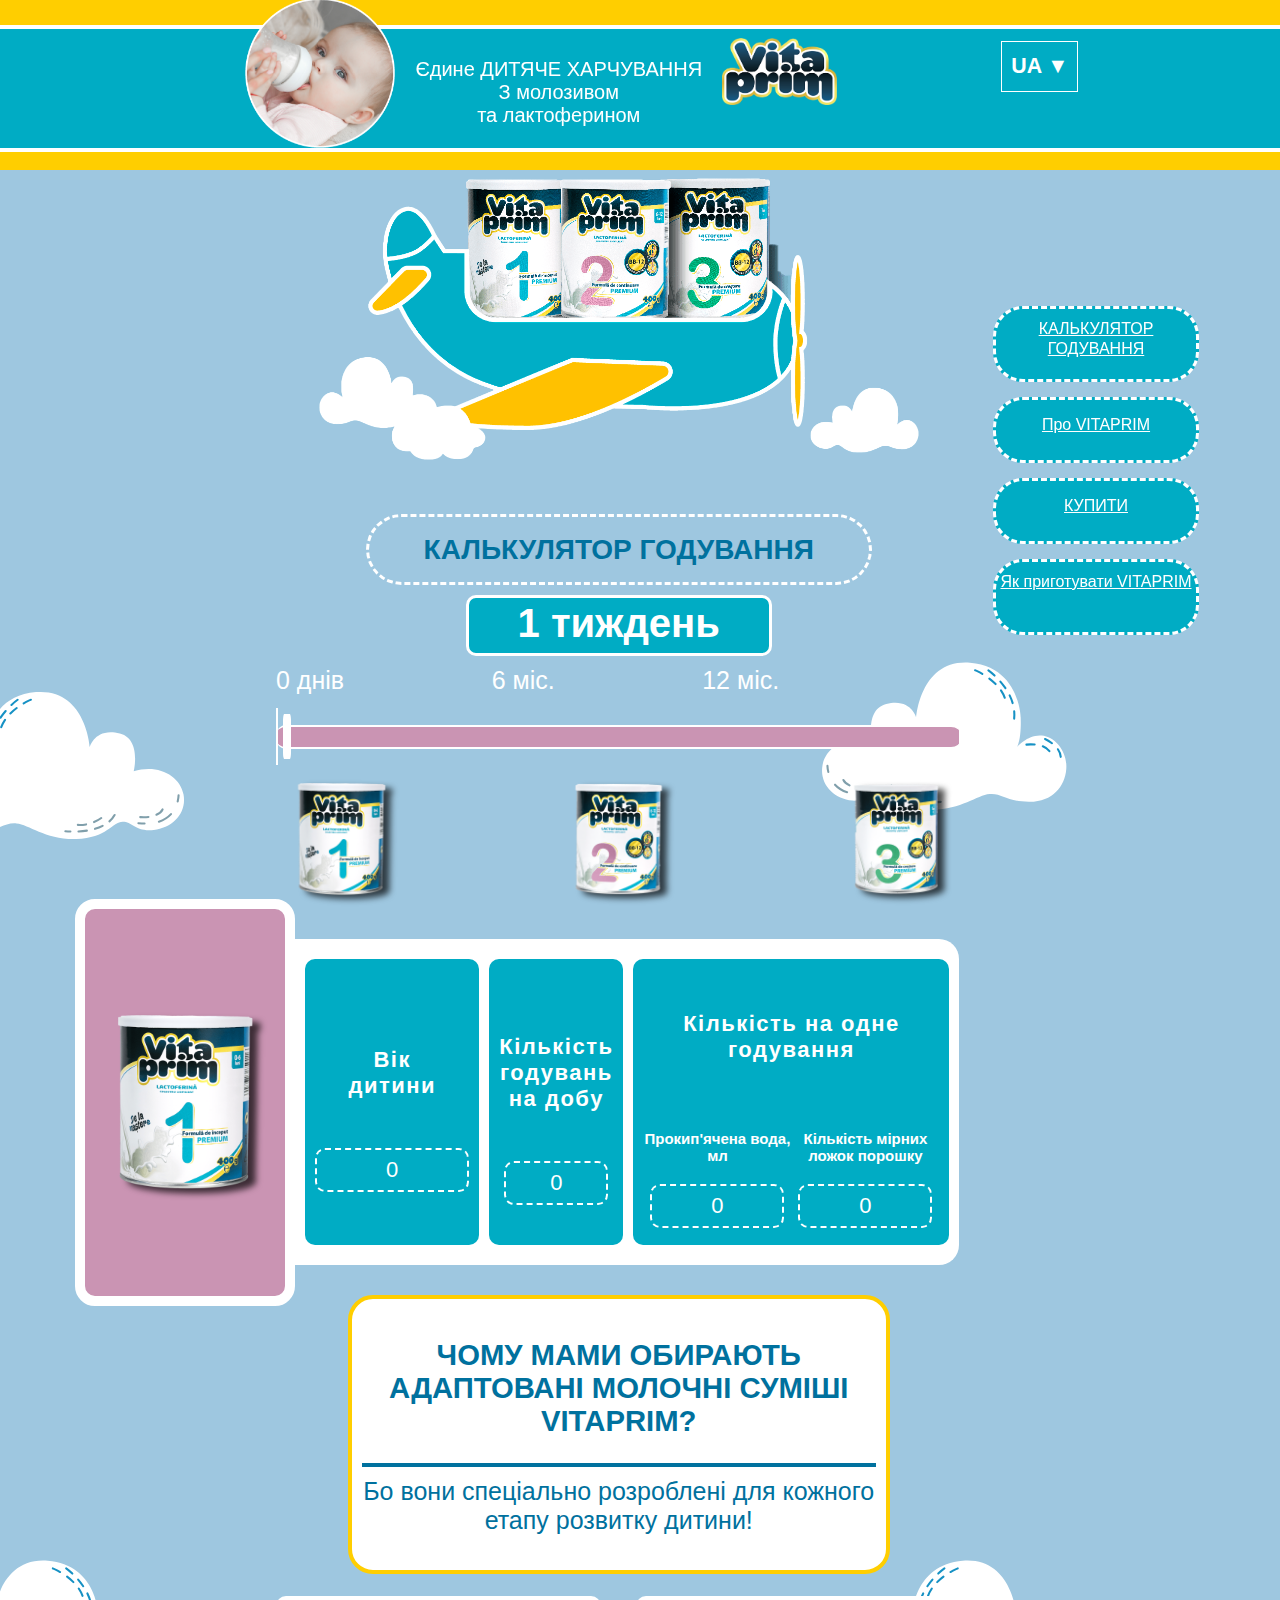
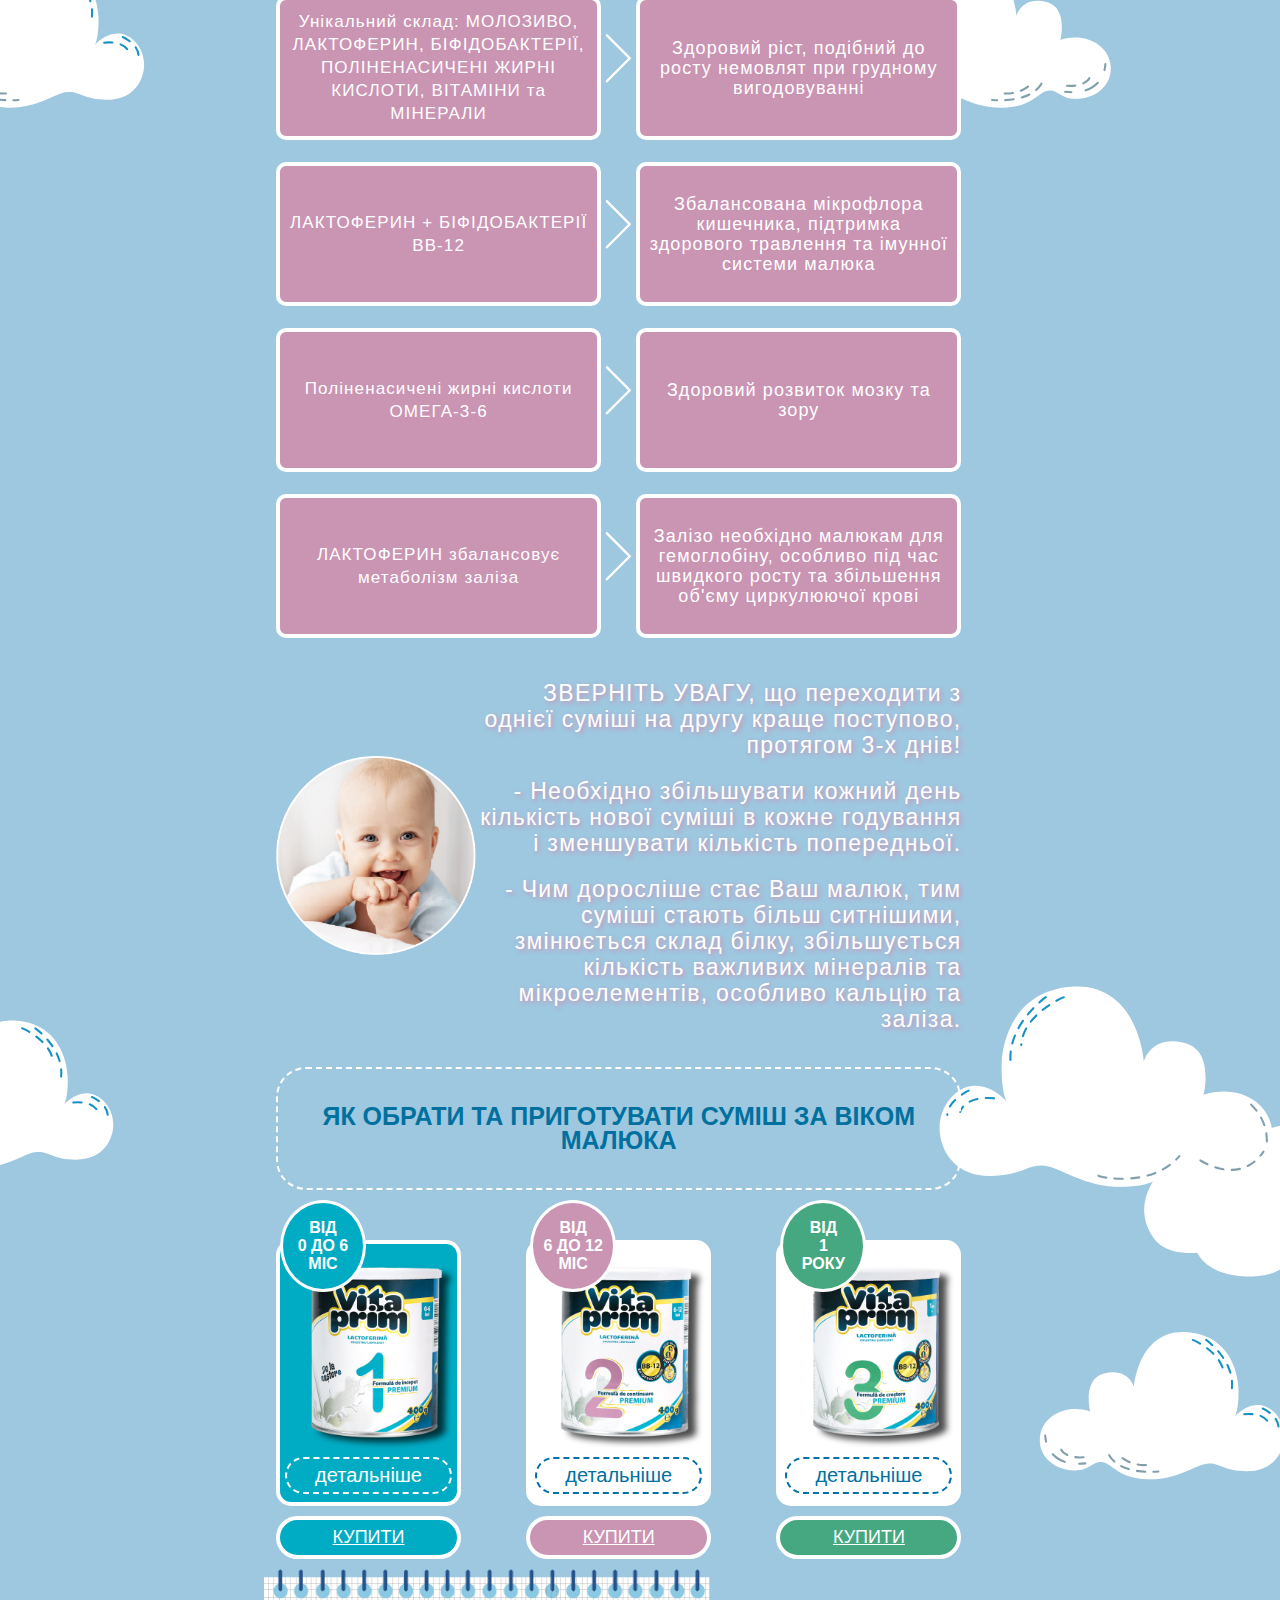
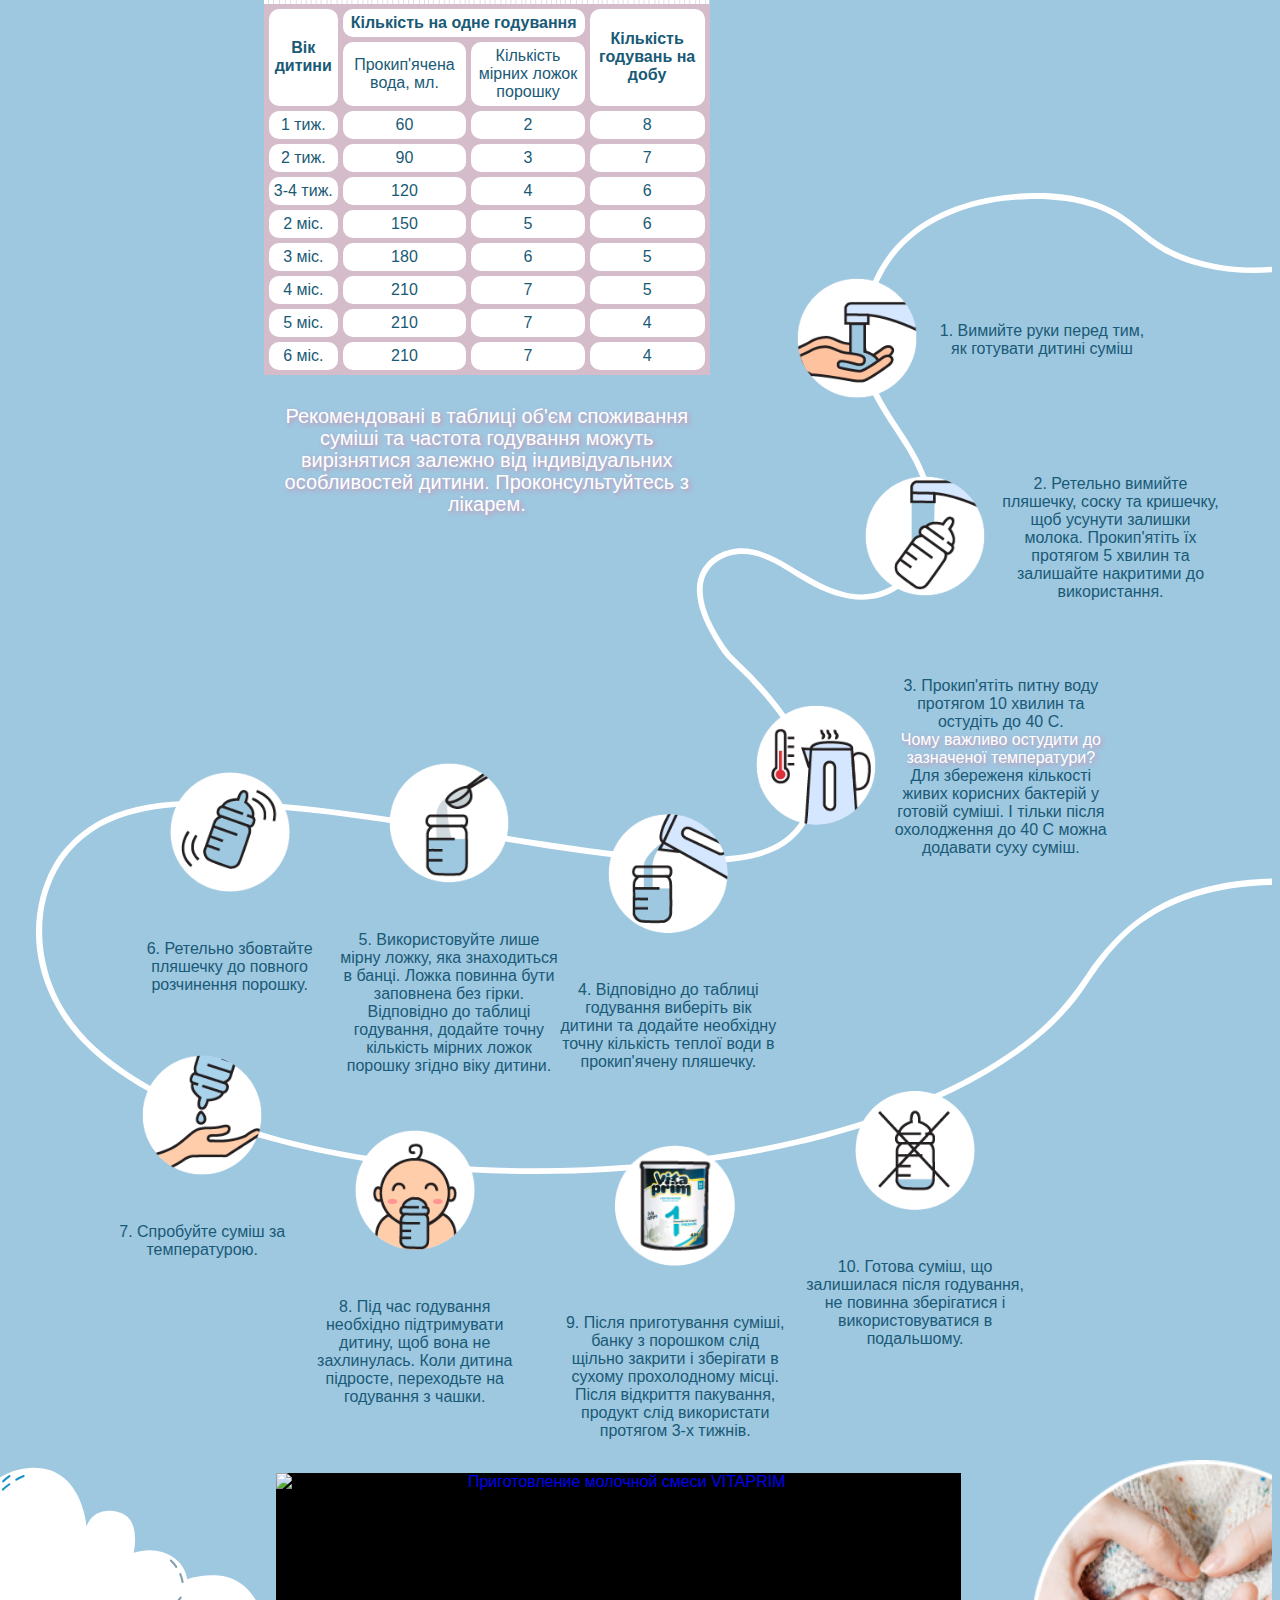
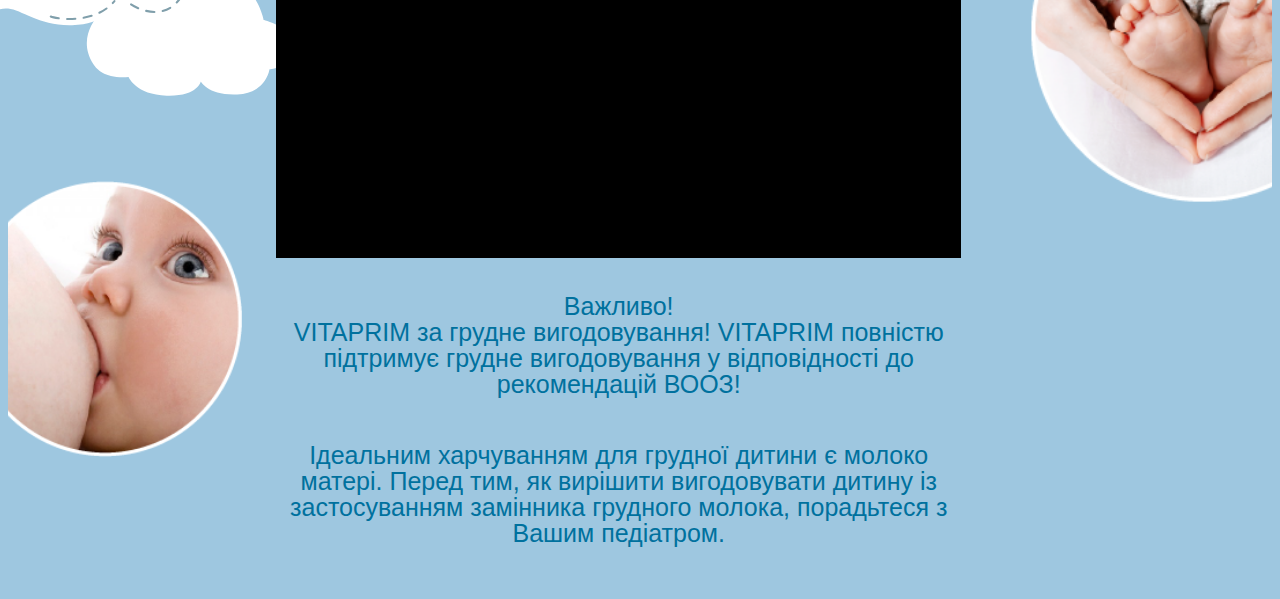
==== commit c23556de: "Add files via upload" ====
--- a/index.html
+++ b/index.html
@@ -5,26 +5,100 @@
 	<meta charset="UTF-8">
 	<meta http-equiv="X-UA-Compatible" content="IE=edge">
 	<meta name="viewport" content="width=device-width, initial-scale=1.0">
+
+	<meta property="og:locale" content="uk">
+	<meta property="og:type" content="website">
+	<meta property="og:title" content="Vita Prim - Єдине ДИТЯЧЕ ХАРЧУВАННЯ З молозивом та лактоферином">
+	<meta property="og:url" content="https://vitaprim.com.ua/">
+	<meta property="og:site_name" content="Vita Prim">
+	<meta property="og:image" content="img/og-image.png">
+	<meta property="og:image:secure_url" content="img/og-image.png">
+	<meta property="og:image:width" content="1200">
+	<meta property="og:image:height" content="627">
+	<meta property="og:image:alt" content="Vita Prim - Єдине ДИТЯЧЕ ХАРЧУВАННЯ З молозивом та лактоферином">
+	<meta property="og:image:type" content="image/png">
+	<meta name="twitter:card" content="summary_large_image">
+	<meta name="twitter:title" content="Vita Prim - Єдине ДИТЯЧЕ ХАРЧУВАННЯ З молозивом та лактоферином">
+	<meta name="twitter:image" content="img/og-image.png">
+	<script type="application/ld+json">
+		{
+		  "@context": "https://schema.org/", 
+		  "@type": "Product", 
+		  "name": "Vita Prim",
+		  "image": "https://ua-pharm.com/wp-content/uploads/2021/02/VitaPrim-pitanie-1.png",
+		  "description": "Повноцінна збалансована суміш з молозивом, лактоферрином і біфідобактеріями ВВ-12, вітамінами, мінералами і жирними кислотами для гармонійного росту і розвитку Вашої дитини.",
+		  "brand": "VITA PRIM",
+		  "offers": {
+			"@type": "Offer",
+			"url": "https://ua-pharm.com/uk/product/molochna-sumish-vitaprim-1-dlia-dytyny-vikom-vid-0-do-6-mis-pozhyvna-sumish-z-molozyvom-laktoferynom-ta-bifidobakteriiamy-vv-12-spetsialno-rozroblena-dlia-kozhnoho-etapu-rozvytku-dytyny/",
+			"priceCurrency": "UAH",
+			"price": "789",
+			"priceValidUntil": "2026-02-19",
+			"availability": "https://schema.org/InStock",
+			"itemCondition": "https://schema.org/NewCondition"
+		  },
+		  "aggregateRating": {
+			"@type": "AggregateRating",
+			"ratingValue": "5",
+			"bestRating": "5",
+			"worstRating": "1",
+			"ratingCount": "1"
+		},
+		"@context": "https://schema.org/", 
+		"@type": "Product", 
+		"name": "Vita Prim 2",
+		"image": "https://ua-pharm.com/wp-content/uploads/2021/02/VitaPrim-pitanie-2.png",
+		"description": "Завдяки унікальному складу молозива, лактоферину, біфідобактеріям, поліненасиченим жирним кислотам, вітамінам та мінералам забезпечує здоровий ріст, подібний до росту немовлят при грудному вигодовуванні. Суміш, завдяки лактоферину та біфідобактеріям ВВ-12 допомагає збалансувати мікрофлору кишечника та підтримує імунну систему дитини. Містить поліненасичені жирні кислоти омега-3-6 для нормального розвитку мозку та зору.",
+		"brand": "Vita Prim",
+		"offers": {
+		  "@type": "Offer",
+		  "url": "https://ua-pharm.com/uk/product/molochna-sumish-vitaprim-2-dlia-dytyny-vikom-vid-6-do-12-mis-pozhyvna-sumish-z-molozyvom-laktoferynom-ta-bifidobakteriiamy-vv-12-spetsialno-rozroblena-dlia-kozhnoho-etapu-rozvytku-dytyny/",
+		  "priceCurrency": "UAH",
+		  "price": "801",
+		  "priceValidUntil": "2022-06-21",
+		  "availability": "https://schema.org/InStock",
+		  "itemCondition": "https://schema.org/NewCondition"
+		},
+		"aggregateRating": {
+		  "@type": "AggregateRating",
+		  "ratingValue": "5",
+		  "bestRating": "5",
+		  "worstRating": "1",
+		  "ratingCount": "1"
+		},
+		"@context": "https://schema.org/", 
+		"@type": "Product", 
+		"name": "Vita Prim 3",
+		"image": "https://ua-pharm.com/wp-content/uploads/2021/02/VitaPrim-pitanie-3.png",
+		"description": "Повноцінна, збалансована їжа з вітамінами, мінералами та жирними кислотами для гармонійного росту та розвитку Вашої дитини.  з молозивом, лактоферином та біфідобактеріями ВВ-12 спеціально розроблена для кожного етапу розвитку дитини.",
+		"brand": "Vita Prim",
+		"offers": {
+			"@type": "Offer",
+			"url": "https://ua-pharm.com/uk/product/molochna-sumish-vitaprim-3-dlia-dytyny-vikom-vid-1-roku-pozhyvna-sumish-z-molozyvom-laktoferynom-ta-bifidobakteriiamy-vv-12-spetsialno-rozroblena-dlia-kozhnoho-etapu-rozvytku-dytyny/",
+			"priceCurrency": "UAH",
+			"price": "819",
+			"priceValidUntil": "2022-07-26",
+			"availability": "https://schema.org/InStock",
+			"itemCondition": "https://schema.org/NewCondition"
+		},
+		"aggregateRating": {
+			"@type": "AggregateRating",
+			"ratingValue": "5",
+			"bestRating": "5",
+			"worstRating": "1",
+			"ratingCount": "1"
+		}
+		}
+	</script>
+	<link rel="apple-touch-icon" sizes="180x180" href="favicon/apple-touch-icon.png">
+	<link rel="icon" type="image/png" sizes="32x32" href="favicon/favicon-32x32.png">
+	<link rel="icon" type="image/png" sizes="16x16" href="favicon/favicon-16x16.png">
+	<link rel="manifest" href="favicon/site.webmanifest">
 	<link rel="stylesheet" href="css/style.css">
 	<link rel="stylesheet" href="css/media.css">
 	<link rel="stylesheet" href="assets/null.css">
-	<title>Vita Prim</title>
-	<link rel="apple-touch-icon" sizes="57x57" href="favicon/apple-icon-57x57.png">
-	<link rel="apple-touch-icon" sizes="60x60" href="favicon/apple-icon-60x60.png">
-	<link rel="apple-touch-icon" sizes="72x72" href="favicon/apple-icon-72x72.png">
-	<link rel="apple-touch-icon" sizes="76x76" href="favicon/apple-icon-76x76.png">
-	<link rel="apple-touch-icon" sizes="114x114" href="favicon/apple-icon-114x114.png">
-	<link rel="apple-touch-icon" sizes="120x120" href="favicon/apple-icon-120x120.png">
-	<link rel="apple-touch-icon" sizes="144x144" href="favicon/apple-icon-144x144.png">
-	<link rel="apple-touch-icon" sizes="152x152" href="favicon/apple-icon-152x152.png">
-	<link rel="apple-touch-icon" sizes="180x180" href="favicon/apple-icon-180x180.png">
-	<link rel="icon" type="image/png" sizes="192x192" href="favicon/android-icon-192x192.png">
-	<link rel="icon" type="image/png" sizes="32x32" href="favicon/favicon-32x32.png">
-	<link rel="icon" type="image/png" sizes="96x96" href="favicon/favicon-96x96.png">
-	<link rel="icon" type="image/png" sizes="16x16" href="favicon/favicon-16x16.png">
-	<meta name="msapplication-TileColor" content="#ffffff">
-	<meta name="msapplication-TileImage" content="/ms-icon-144x144.png">
-	<meta name="theme-color" content="#ffffff"> </head>
+	<title>Vita Prim - Єдине ДИТЯЧЕ ХАРЧУВАННЯ З молозивом та лактоферином</title>
+</head>
 
 <body>
 	<div class="page">
@@ -34,20 +108,13 @@
 					<div class="menu__container">
 						<div class="menu__icon"> <span></span> </div>
 						<nav class="nav">
-							<!--******** логическая последовательность по странице ********-->
 							<ul class="nav__list">
 								<li class="nav__list-item"> <a href="#counter" class="nav__item-link twostring">КАЛЬКУЛЯТОР ГОДУВАННЯ</a> </li>
 								<li class="nav__list-item"> <a href="#offer__section" class="nav__item-link">Про VITAPRIM</a> </li>
 								<li class="nav__list-item"> <a href="#shop" class="nav__item-link">КУПИТИ</a> </li>
 								<li class="nav__list-item"> <a href="#how__to" class="nav__item-link twostring">Як приготувати VITAPRIM</a> </li>
+								
 							</ul>
-							<!--******** логическая последовательность по странице ********-->
-							<!-- <ul class="nav__list">
-								<li class="nav__list-item"> <a href="#shop" class="nav__item-link">КУПИТИ</a> </li>
-								<li class="nav__list-item"> <a href="#offer__section" class="nav__item-link">Про VITAPRIM</a> </li>
-								<li class="nav__list-item"> <a href="#how__to" class="nav__item-link twostring">Як приготувати VITAPRIM</a> </li>
-								<li class="nav__list-item"> <a href="#counter" class="nav__item-link twostring">КАЛЬКУЛЯТОР ГОДУВАННЯ</a> </li>
-							</ul> -->
 						</nav>
 					</div>
 					<div class="header__items">
@@ -59,6 +126,14 @@
 						</div>
 						<div class="header__logo">
 							<a class="header__logo-link" href="#first__section"> <img src="img/logo.png" alt="Vita prime" class="header__logo-img"> </a>
+						</div>
+					</div>
+					<div class="lang__btn">
+						<div class="dropdown">
+							<button class="dropbtn">UA</button>
+							<div class="dropdown-content">
+								<a class="lang" rel="alternate" hreflang="ru"  href="index-ru.html">RU</a>
+							</div>
 						</div>
 					</div>
 				</div>
@@ -82,7 +157,7 @@
 						<div class="product"> <img id="vita1" src="img/VitaPrim-pitanie-1.png" alt="Vita Prim 1"> <img id="vita2" src="img/VitaPrim-pitanie-2.png" alt="Vita Prim 2"> <img id="vita3" src="img/VitaPrim-pitanie-3.png" alt="Vita Prim 3"> </div>
 						<div class="tabs">
 							<div class="tab">
-								<h3 class="value__name">Вік дитини</h3>
+								<h3 class="value__name">Вік <br> дитини</h3>
 								<div class="value" id="years">0</div>
 							</div>
 							<div class="tab">
@@ -95,7 +170,7 @@
 						<h3 class="value__name">Кількість на одне годування</h3>
 						<div class="value__wrapper">
 							<div class="tab__item">
-								<h4 class="valeu__subname">Прокип’ячена вода, мл</h4>
+								<h4 class="valeu__subname">Прокип'ячена вода, мл</h4>
 								<div class="value" id="water">0</div>
 							</div>
 							<div class="tab__item" id="offer__section">
@@ -103,7 +178,7 @@
 								<div class="value" id="spoons">0</div>
 							</div>
 						</div>
-					</div> <a href="https://ua-pharm.com/product/molochna-sumish-vitaprim-1-dlia-dytyny-vikom-vid-0-do-6-mis-pozhyvna-sumish-z-molozyvom-laktoferynom-ta-bifidobakteriiamy-vv-12-spetsialno-rozroblena-dlia-kozhnoho-etapu-rozvytku-dytyny/" class="btn">купити</a> </div>
+					</div> <a href="https://ua-pharm.com/uk/product/molochna-sumish-vitaprim-1-dlia-dytyny-vikom-vid-0-do-6-mis-pozhyvna-sumish-z-molozyvom-laktoferynom-ta-bifidobakteriiamy-vv-12-spetsialno-rozroblena-dlia-kozhnoho-etapu-rozvytku-dytyny/" class="btn">купити</a> </div>
 			</section>
 			<section class="offer__section">
 				<div class="container">
@@ -112,17 +187,19 @@
 						<p class="offer__txt">Бо вони спеціально розроблені для кожного етапу розвитку дитини!</p>
 					</div>
 					<div class="descrip">
-						<div class="descrip__title">
-							<p>Унікальний склад: <span>МОЛОЗИВО, ЛАКТОФЕРИН, БІФІДОБАКТЕРІЇ, ПОЛІНЕНАСИЧЕНІ ЖИРНІ КИСЛОТИ, ВІТАМІНИ</span> та <span>МІНЕРАЛИ</span></p>
-						</div>
-						<div class="descrip__txt">
-							<p>Здоровий ріст, подібний до росту немовлят при грудному вигодовуванні</p>
-						</div>
+							<div class="descrip__title">
+								<p>Унікальний склад: <span>МОЛОЗИВО, ЛАКТОФЕРИН, БІФІДОБАКТЕРІЇ, ПОЛІНЕНАСИЧЕНІ ЖИРНІ КИСЛОТИ, ВІТАМІНИ</span> та <span>МІНЕРАЛИ</span></p>
+							</div>
+							<svg xmlns="http://www.w3.org/2000/svg" viewBox="0 0 490.8 490.8"><defs/><path xmlns="http://www.w3.org/2000/svg" fill="#fff" d="M168.599498 75.80956c-2.9659-2.8651-7.693-2.7825-10.5581.1834-2.7944 2.8938-2.7944 7.4809 0 10.374l158.9805 158.9952-158.9952 158.9805c-2.9659 2.8651-3.0478 7.5915-.1834 10.5581 2.8651 2.9659 7.5915 3.0478 10.5581.1834.0623-.0602.1232-.1211.1834-.1834l164.2669-164.2669c2.9148-2.9155 2.9148-7.6419 0-10.5581l-164.2522-164.2662z" data-original="#f44336"/><path xmlns="http://www.w3.org/2000/svg" fill="#fff" d="M163.313098 417.09596c-4.1237.0077-7.4725-3.3299-7.4802-7.4536-.0035-1.988.7861-3.8955 2.1938-5.2997l158.9952-158.9805-158.9952-158.9798c-2.9197-2.9197-2.9197-7.6531 0-10.5728 2.9197-2.9197 7.6531-2.9197 10.5728 0l164.2669 164.2669c2.9148 2.9155 2.9148 7.6419 0 10.5581l-164.2669 164.2662c-1.4 1.4049-3.3026 2.1952-5.2864 2.1952z" data-original="#000000"/></svg>
+							<div class="descrip__txt">
+								<p>Здоровий ріст, подібний до росту немовлят при грудному вигодовуванні</p>
+							</div>
 					</div>
 					<div class="descrip">
 						<div class="descrip__title">
 							<p><span> ЛАКТОФЕРИН + БІФІДОБАКТЕРІЇ ВВ-12 </span></p>
 						</div>
+						<svg xmlns="http://www.w3.org/2000/svg" viewBox="0 0 490.8 490.8"><defs/><path xmlns="http://www.w3.org/2000/svg" fill="#fff" d="M168.599498 75.80956c-2.9659-2.8651-7.693-2.7825-10.5581.1834-2.7944 2.8938-2.7944 7.4809 0 10.374l158.9805 158.9952-158.9952 158.9805c-2.9659 2.8651-3.0478 7.5915-.1834 10.5581 2.8651 2.9659 7.5915 3.0478 10.5581.1834.0623-.0602.1232-.1211.1834-.1834l164.2669-164.2669c2.9148-2.9155 2.9148-7.6419 0-10.5581l-164.2522-164.2662z" data-original="#f44336"/><path xmlns="http://www.w3.org/2000/svg" fill="#fff" d="M163.313098 417.09596c-4.1237.0077-7.4725-3.3299-7.4802-7.4536-.0035-1.988.7861-3.8955 2.1938-5.2997l158.9952-158.9805-158.9952-158.9798c-2.9197-2.9197-2.9197-7.6531 0-10.5728 2.9197-2.9197 7.6531-2.9197 10.5728 0l164.2669 164.2669c2.9148 2.9155 2.9148 7.6419 0 10.5581l-164.2669 164.2662c-1.4 1.4049-3.3026 2.1952-5.2864 2.1952z" data-original="#000000"/></svg>
 						<div class="descrip__txt">
 							<p>Збалансована мікрофлора кишечника, підтримка здорового травлення та імунної системи малюка </p>
 						</div>
@@ -131,6 +208,7 @@
 						<div class="descrip__title">
 							<p>Поліненасичені жирні кислоти ОМЕГА-3-6</p>
 						</div>
+						<svg xmlns="http://www.w3.org/2000/svg" viewBox="0 0 490.8 490.8"><defs/><path xmlns="http://www.w3.org/2000/svg" fill="#fff" d="M168.599498 75.80956c-2.9659-2.8651-7.693-2.7825-10.5581.1834-2.7944 2.8938-2.7944 7.4809 0 10.374l158.9805 158.9952-158.9952 158.9805c-2.9659 2.8651-3.0478 7.5915-.1834 10.5581 2.8651 2.9659 7.5915 3.0478 10.5581.1834.0623-.0602.1232-.1211.1834-.1834l164.2669-164.2669c2.9148-2.9155 2.9148-7.6419 0-10.5581l-164.2522-164.2662z" data-original="#f44336"/><path xmlns="http://www.w3.org/2000/svg" fill="#fff" d="M163.313098 417.09596c-4.1237.0077-7.4725-3.3299-7.4802-7.4536-.0035-1.988.7861-3.8955 2.1938-5.2997l158.9952-158.9805-158.9952-158.9798c-2.9197-2.9197-2.9197-7.6531 0-10.5728 2.9197-2.9197 7.6531-2.9197 10.5728 0l164.2669 164.2669c2.9148 2.9155 2.9148 7.6419 0 10.5581l-164.2669 164.2662c-1.4 1.4049-3.3026 2.1952-5.2864 2.1952z" data-original="#000000"/></svg>
 						<div class="descrip__txt">
 							<p>Здоровий розвиток мозку та зору</p>
 						</div>
@@ -139,6 +217,7 @@
 						<div class="descrip__title">
 							<p><span>ЛАКТОФЕРИН</span> збалансовує метаболізм заліза</p>
 						</div>
+						<svg xmlns="http://www.w3.org/2000/svg" viewBox="0 0 490.8 490.8"><defs/><path xmlns="http://www.w3.org/2000/svg" fill="#fff" d="M168.599498 75.80956c-2.9659-2.8651-7.693-2.7825-10.5581.1834-2.7944 2.8938-2.7944 7.4809 0 10.374l158.9805 158.9952-158.9952 158.9805c-2.9659 2.8651-3.0478 7.5915-.1834 10.5581 2.8651 2.9659 7.5915 3.0478 10.5581.1834.0623-.0602.1232-.1211.1834-.1834l164.2669-164.2669c2.9148-2.9155 2.9148-7.6419 0-10.5581l-164.2522-164.2662z" data-original="#f44336"/><path xmlns="http://www.w3.org/2000/svg" fill="#fff" d="M163.313098 417.09596c-4.1237.0077-7.4725-3.3299-7.4802-7.4536-.0035-1.988.7861-3.8955 2.1938-5.2997l158.9952-158.9805-158.9952-158.9798c-2.9197-2.9197-2.9197-7.6531 0-10.5728 2.9197-2.9197 7.6531-2.9197 10.5728 0l164.2669 164.2669c2.9148 2.9155 2.9148 7.6419 0 10.5581l-164.2669 164.2662c-1.4 1.4049-3.3026 2.1952-5.2864 2.1952z" data-original="#000000"/></svg>
 						<div class="descrip__txt">
 							<p>Залізо необхідно малюкам для гемоглобіну, особливо під час швидкого росту та збільшення об'єму циркулюючої крові </p>
 						</div>
@@ -161,16 +240,16 @@
 						<div class="card">
 							<div class="card__wrapper blue" id="about1">
 								<div class="card__top blue">
-									<h4 class="card__title">ВІД <br> 0 ДО 6<br> МІС</h4> </div> <img src="img/VitaPrim-pitanie-1.png" alt="Vita Prim 1" class="card__img"> <a class="card__btn blue">детальніше</a> </div> <a href="https://ua-pharm.com/product/molochna-sumish-vitaprim-1-dlia-dytyny-vikom-vid-0-do-6-mis-pozhyvna-sumish-z-molozyvom-laktoferynom-ta-bifidobakteriiamy-vv-12-spetsialno-rozroblena-dlia-kozhnoho-etapu-rozvytku-dytyny/" class="buy__btn blue">купити</a> </div>
+									<h4 class="card__title">ВІД <br> 0 ДО 6<br> МІС</h4> </div> <img src="img/VitaPrim-pitanie-1.png" alt="Vita Prim 1" class="card__img"> <a class="card__btn blue">детальніше</a> </div> <a href="https://ua-pharm.com/uk/product/molochna-sumish-vitaprim-1-dlia-dytyny-vikom-vid-0-do-6-mis-pozhyvna-sumish-z-molozyvom-laktoferynom-ta-bifidobakteriiamy-vv-12-spetsialno-rozroblena-dlia-kozhnoho-etapu-rozvytku-dytyny/" class="buy__btn blue">купити</a> </div>
 						<div class="card">
 							<div class="card__wrapper pink" id="about2">
 								<div class="card__top pink">
 									<h4 class="card__title">ВІД<br> 6 ДО 12 <br>МІС
-									</h4> </div> <img src="img/VitaPrim-pitanie-2.png" alt="Vita Prim 2" class="card__img"> <a class="card__btn pink">детальніше</a> </div> <a href="https://ua-pharm.com/product/molochnaia-smes-vitaprim-2-dlia-rebenka-ot-6-do-12-mes-pytatelna-smes-s-molozyvom-laktoferrynom-y-byfydobakteryiamy-vv-12-spetsyalno-razrabotana-dlia-kazhdoho-tapa-razvytyia-rebenka/" class="buy__btn pink">купити</a> </div>
+									</h4> </div> <img src="img/VitaPrim-pitanie-2.png" alt="Vita Prim 2" class="card__img"> <a class="card__btn pink">детальніше</a> </div> <a href="https://ua-pharm.com/uk/product/molochna-sumish-vitaprim-2-dlia-dytyny-vikom-vid-6-do-12-mis-pozhyvna-sumish-z-molozyvom-laktoferynom-ta-bifidobakteriiamy-vv-12-spetsialno-rozroblena-dlia-kozhnoho-etapu-rozvytku-dytyny/" class="buy__btn pink">купити</a> </div>
 						<div class="card">
 							<div class="card__wrapper green" id="about3">
 								<div class="card__top green">
-									<h4 class="card__title">ВІД<br> 1 <br>РОКУ</h4> </div> <img src="img/VitaPrim-pitanie-3.png" alt="Vita Prim 3" class="card__img"> <a class="card__btn green">детальніше</a> </div> <a href="https://ua-pharm.com/product/molochnaia-smes-vitaprim-3-dlia-rebenka-ot-1hoda-pytatelna-smes-s-molozyvom-laktoferrynom-y-byfydobakteryiamy-vv-12-spetsyalno-razrabotana-dlia-kazhdoho-tapa-razvytyia-rebenka/" class="buy__btn green">купити</a> </div>
+									<h4 class="card__title">ВІД<br> 1 <br>РОКУ</h4> </div> <img src="img/VitaPrim-pitanie-3.png" alt="Vita Prim 3" class="card__img"> <a class="card__btn green">детальніше</a> </div> <a href="https://ua-pharm.com/uk/product/molochna-sumish-vitaprim-3-dlia-dytyny-vikom-vid-1-roku-pozhyvna-sumish-z-molozyvom-laktoferynom-ta-bifidobakteriiamy-vv-12-spetsialno-rozroblena-dlia-kozhnoho-etapu-rozvytku-dytyny/" class="buy__btn green">купити</a> </div>
 					</div>
 				</div>
 			</section>
@@ -184,7 +263,7 @@
 								<th rowspan="2">Кількість годувань на добу</th>
 							</tr>
 							<tr>
-								<td class="first">Прокип’ячена вода, мл.</td>
+								<td class="first">Прокип'ячена вода, мл.</td>
 								<td class="first">Кількість мірних ложок порошку</td>
 							</tr>
 							<tr>
@@ -243,7 +322,7 @@
 								<th rowspan="2">Кількість годувань на добу</th>
 							</tr>
 							<tr>
-								<td class="first">Прокип’ячена вода, мл.</td>
+								<td class="first">Прокип'ячена вода, мл.</td>
 								<td class="first">Кількість мірних ложок порошку</td>
 							</tr>
 							<tr>
@@ -272,7 +351,7 @@
 								<th rowspan="2">Кількість годувань на добу</th>
 							</tr>
 							<tr>
-								<td class="first">Прокип’ячена вода, мл.</td>
+								<td class="first">Прокип'ячена вода, мл.</td>
 								<td class="first">Кількість мірних ложок порошку</td>
 							</tr>
 							<tr>
@@ -294,7 +373,7 @@
 								<td>2</td>
 							</tr>
 						</table>
-						<p class="warning__txt">Рекомендовані в таблиці об’єм споживання суміші та частота годування можуть вирізнятися залежно від індивідуальних особливостей дитини. Проконсультуйтесь з лікарем. </p>
+						<p class="warning__txt">Рекомендовані в таблиці об'єм споживання суміші та частота годування можуть вирізнятися залежно від індивідуальних особливостей дитини. Проконсультуйтесь з лікарем. </p>
 					</div>
 				</div>
 			</section>
@@ -321,13 +400,13 @@
 							<div class="how__to-item">
 								<div class="img"><img src="img/2.png" alt=""></div>
 								<div class="txt">
-									<p>2. Ретельно вимийте пляшечку, соску та кришечку, щоб усунути залишки молока. Прокип’ятіть їх протягом 5 хвилин та залишайте накритими до використання. </p>
+									<p>2. Ретельно вимийте пляшечку, соску та кришечку, щоб усунути залишки молока. Прокип'ятіть їх протягом 5 хвилин та залишайте накритими до використання. </p>
 								</div>
 							</div>
 							<div class="how__to-item">
 								<div class="img"><img src="img/3.png" alt=""></div>
 								<div class="txt">
-									<p>3. Прокип’ятіть питну воду протягом 10 хвилин та остудіть до 40 С.
+									<p>3. Прокип'ятіть питну воду протягом 10 хвилин та остудіть до 40 С.
 										<br> <span>Чому важливо остудити до зазначеної температури? </span>
 										<br> Для збереженя кількості живих корисних бактерій у готовій суміші. І тільки після охолодження до 40 С можна додавати суху суміш.</p>
 								</div>
@@ -335,7 +414,7 @@
 							<div class="how__to-item">
 								<div class="img"><img src="img/4.png" alt=""></div>
 								<div class="txt">
-									<p>4. Відповідно до таблиці годування виберіть вік дитини та додайте необхідну точну кількість теплої води в прокип’ячену пляшечку. </p>
+									<p>4. Відповідно до таблиці годування виберіть вік дитини та додайте необхідну точну кількість теплої води в прокип'ячену пляшечку. </p>
 								</div>
 							</div>
 							<div class="how__to-item">
@@ -395,8 +474,10 @@
 								<path class="video__button-icon" d="M 45,24 27,14 27,34"></path>
 							</svg>
 						</button>
+						<img class="footer__kid" src="img/footer-kid.png" alt="kid">
 					</div>
 					<div class="disclaimer">
+						<img src="img/footer-kid1.png" alt="kid">
 						<p>Важливо!
 							<br> VITAPRIM за грудне вигодовування! VITAPRIM повністю підтримує грудне вигодовування у відповідності до рекомендацій ВООЗ!</p>
 						<p>Ідеальним харчуванням для грудної дитини є молоко матері. Перед тим, як вирішити вигодовувати дитину із застосуванням замінника грудного молока, порадьтеся з Вашим педіатром. </p>
@@ -407,6 +488,7 @@
 	</div>
 	<script src="assets/jquery-3.5.1.min.js"></script>
 	<script src="js/script.js"></script>
+	<script src="js/fader-ua.js"></script>
 </body>
 
-</html>
+</html>--- a/css/style.css
+++ b/css/style.css
@@ -0,0 +1,902 @@
+@font-face {
+	font-family: "MarkerFelt";
+	font-style: normal;
+	font-weight: 400;
+	src: url(../fonts/MarkerFelt.woff2) format("woff2"), url(../fonts/MarkerFelt.woff) format("woff");
+}
+
+@font-face {
+	font-family: "Marvin";
+  font-style: normal;
+  font-weight: 400;
+  src: url(../fonts/Marvin.woff2) format("woff2"), url(../fonts/Marvin.woff) format("woff");
+}
+
+main {
+	height: 100%;
+	font-family: "MarkerFelt", sans-serif;
+	-webkit-font-smoothing: antialiased;
+	-moz-osx-font-smoothing: grayscale;
+	min-width: 320px;
+	overflow-x: hidden;
+}
+
+main .container {
+	margin: 0 auto;
+	text-align: center;
+	padding: 0 12px;
+}
+
+main.lock {
+	overflow: hidden;
+}
+
+section {
+	background-color: #9ec7e0;
+}
+
+.header {
+	background-color: #00acc4;
+	position: fixed;
+	top: 0;
+	left: 0;
+	width: 100%;
+	z-index: 10;
+}
+
+.header::before {
+	content: "";
+	position: absolute;
+	top: 0;
+	left: 0;
+	width: 100%;
+	height: 100%;
+	background-color: #00acc4;
+	z-index: 2;
+	border-bottom: 3px solid #fff;
+}
+
+.header .container {
+	position: relative;
+	display: -webkit-box;
+	display: -ms-flexbox;
+	display: flex;
+	padding: 0 15px;
+	-webkit-box-align: center;
+	-ms-flex-align: center;
+	align-items: center;
+	height: 65px;
+}
+
+.top__kid {
+	display: none;
+}
+
+.header .container .header__logo {
+	margin: 0 auto;
+	position: relative;
+	z-index: 3;
+	-webkit-box-flex: 0;
+	-ms-flex: 0 0 90px;
+	flex: 0 0 90px;
+	width: 100%;
+}
+
+.header .container .header__logo .header__logo-img {
+	width: 90px;
+	margin: 0 0 40px 0;
+}
+
+.menu__container {
+	display: -webkit-box;
+	display: -ms-flexbox;
+	display: flex;
+}
+
+.menu__container .menu__icon {
+	position: relative;
+	width: 50px;
+	height: 20px;
+	position: relative;
+	z-index: 3;
+}
+
+.menu__container .menu__icon span {
+	background-color: #fff;
+	position: absolute;
+	width: 100%;
+	height: 2px;
+	left: 0;
+	top: 9px;
+}
+
+.menu__container .menu__icon::before, .menu__container .menu__icon::after {
+	content: "";
+	background-color: #fff;
+	position: absolute;
+	width: 100%;
+	height: 2px;
+	left: 0;
+	-webkit-transition: all 0.3s ease;
+	transition: all 0.3s ease;
+}
+
+.menu__container .menu__icon::before {
+	top: 0;
+}
+
+.menu__container .menu__icon::after {
+	bottom: 0;
+}
+
+.menu__container .menu__icon.active span {
+	-webkit-transform: scale(0);
+	transform: scale(0);
+}
+
+.menu__container .menu__icon.active::before {
+	-webkit-transform: rotate(45deg);
+	transform: rotate(45deg);
+	top: 9px;
+}
+
+.menu__container .menu__icon.active::after {
+	-webkit-transform: rotate(-45deg);
+	transform: rotate(-45deg);
+	bottom: 8px;
+}
+
+.menu__container .nav {
+	position: fixed;
+	top: -100%;
+	left: 0;
+	width: 75%;
+	height: 75%;
+	background-color: #00acc4;
+	padding: 100px 15px 0 15px;
+	border: 3px solid #fff;
+	border-radius: 30px;
+	-webkit-transition: all 0.5s ease;
+	transition: all 0.5s ease;
+	overflow: auto;
+}
+
+.menu__container .nav .nav__list{
+	padding: 20px 0;
+	overflow: hidden;
+}
+
+
+.menu__container .nav .nav__list .nav__list-item {
+	text-align: center;
+	margin: 0 0 20px 0;
+	min-width: 200px;
+}
+
+.menu__container .nav .nav__list .nav__item-link {
+	display: block;
+	font-family: "Marvin", sans-serif;
+	border: 3px dashed #fff;
+	border-radius: 30px;
+	font-size: 18px;
+	color: #fff;
+	line-height: 60px;
+	margin: auto;
+	width: 100%;
+	height: 60px;
+	-webkit-transition: all .3s ease-in-out;
+	transition: all .3s ease-in-out;
+}
+
+.menu__container .nav .nav__list .nav__item-link:hover {
+	background-color: #00c7e1;
+	-webkit-box-shadow: 0px 0px 5px 5px rgba(255,255,255,0.46); 
+	box-shadow: 0px 0px 5px 5px rgb(255 255 255 / 46%);
+}
+
+.menu__container .nav .nav__list .twostring {
+	padding: 5px;
+	line-height: 20px;
+}
+
+.menu__container .nav.active {
+	top: 0;
+}
+
+.lang__btn{
+	position: absolute;
+	top: 15%;
+	right: 1%;
+	z-index: 10;
+  }
+  
+  .lang__btn .dropdown{
+	position: relative;
+	display: inline-block;
+	transition: all .3s ease-in-out;
+  }
+  
+  .lang__btn .dropdown .dropbtn{
+	font-size: 15px;
+	font-weight: 900;
+	color: #fff;
+	width: 100%;
+	height: 100%;
+	padding: 12px 9px;
+	background-color: #00acc4;
+	transition: all .3s ease-in-out;
+	border: 1px solid #fff;
+  }
+  
+  .lang__btn .dropdown .dropbtn::after{
+	content: ' ▼';
+  }
+  
+   .lang__btn .dropdown .dropdown-content {
+	display: none;
+	position: absolute;
+	top: 119%;
+	background-color: #00acc4;
+	box-shadow: 0px 8px 16px 0px rgba(0,0,0,0.2);
+	z-index: 1;
+	transition: all .3s ease-in-out;
+	
+  }
+  
+  .lang__btn .dropdown:hover .dropdown-content {
+	display: block;
+  }
+  
+  .lang__btn .lang{
+	font-size: 13px;
+	font-weight: 900;
+	color: #fff;
+	width: 100%;
+	height: 100%;
+	padding: 10px 5px;
+	background-color: #00acc4;
+	border: 1px solid #fff;
+  }
+  
+  .lang__btn .lang:hover{
+	color: #fcd14b;
+  }
+  
+
+.first__section {
+	padding-top: 65px;
+}
+
+.first__section .container {
+	padding: 20px 12px;
+}
+
+.first__section .container .first__section-txt {
+	font-family: "Marvin", sans-serif;
+	color: #fff;
+	line-height: 20px;
+	font-size: 20px;
+}
+
+.first__section .container .first__section-img {
+	margin: 20px 0;
+	width: 300px;
+}
+
+.first__section .container .section__title {
+	color: #00719e;
+	font-size: 25px;
+	text-transform: uppercase;
+	border: 2px dashed #fff;
+	border-radius: 25px;
+	line-height: 45px;
+	margin-bottom: 15px;
+}
+
+.first__section .container .value {
+	display: inline-block;
+	text-align: center;
+	font-weight: bold;
+	font-size: 30px;
+	color: #fff;
+	padding: 0 10px;
+	height: 45px;
+	background-color: #00acc4;
+	border: 3px solid #fff;
+	border-radius: 10px;
+	line-height: 45px;
+	margin: 10px auto;
+}
+
+.first__section .container .age {
+	padding: 0 0 15px 0;
+	margin: 0 auto;
+	width: 240px;
+	color: #fff;
+	font-size: 20px;
+	display: -webkit-box;
+	display: -ms-flexbox;
+	display: flex;
+	-webkit-box-pack: justify;
+	-ms-flex-pack: justify;
+	justify-content: space-between;
+}
+
+.first__section .container input[type="range"] {
+	display: block;
+	-webkit-appearance: none;
+	background-color: #ca94b3;
+	width: 200px;
+	height: 30px;
+	border-top: 2px solid #fff;
+	border-bottom: 2px solid #fff;
+	border-left: 2px;
+	border-radius: 10px;
+	margin: 0 auto;
+	outline: 0;
+}
+
+.first__section .container input[type="range"]::before, .first__section .container input[type="range"]::after {
+	content: "";
+	border: 1px solid #fff;
+	padding: 10px 0 20px 0;
+}
+
+.first__section .container input[type="range"]::-webkit-slider-thumb {
+	-webkit-appearance: none;
+	background-color: #fff;
+	width: 8px;
+	height: 45px;
+	border-radius: 15%;
+	cursor: pointer;
+	-webkit-transition: 0.3s ease-in-out;
+	transition: 0.3s ease-in-out;
+	margin: 0 5px 0 5px;
+}
+
+.counter__value {
+	background-color: #fff;
+	padding: 15px 0;
+}
+
+.counter__value .container .wrapper {
+	display: -webkit-box;
+	display: -ms-flexbox;
+	display: flex;
+	-webkit-box-pack: center;
+	-ms-flex-pack: center;
+	justify-content: center;
+}
+
+.fader__products {
+	display: none;
+}
+
+.counter__value .container .product {
+	background-color: #ca94b3;
+	width: 40%;
+	border-radius: 10px;
+	margin: 0 10px 10px 0;
+	display: -webkit-box;
+	display: -ms-flexbox;
+	display: flex;
+	-webkit-box-align: center;
+	-ms-flex-align: center;
+	align-items: center;
+	-webkit-box-pack: center;
+	-ms-flex-pack: center;
+	justify-content: center;
+}
+
+#vita2, #vita3 {
+	display: none;
+}
+
+.counter__value .container .product img {
+	width: 130px;
+	margin: 15px auto;
+	-webkit-filter: drop-shadow(8px 5px 3px rgba(0, 0, 0, 0.7));
+	filter: drop-shadow(8px 5px 3px rgba(0, 0, 0, 0.7));
+}
+
+.counter__value .container .tab {
+	padding: 10px;
+	background-color: #00acc4;
+	border-radius: 10px;
+	color: #fff;
+	font-size: 20px;
+	margin: 0 0 10px 0;
+	display: flex;
+	flex-direction: column;
+	justify-content: center;
+}
+
+.counter__value .container .tabs .tab .value {
+	border: 2px dashed #fff;
+	border-radius: 10px;
+	padding: 7px 0;
+	margin: 7px auto;
+	width: 150px;
+}
+
+.counter__value .container .tabs #feedings {
+	width: 100px;
+}
+
+.counter__value .container .tab .value {
+	border: 2px dashed #fff;
+	border-radius: 10px;
+	padding: 7px 0;
+	margin: 7px auto;
+	width: 120px;
+}
+
+.counter__value .container .value__wrapper {
+	display: -webkit-box;
+	display: -ms-flexbox;
+	display: flex;
+	-webkit-box-align: end;
+	-ms-flex-align: end;
+	align-items: flex-end;
+	padding-top: 5px;
+}
+
+.counter__value .container .value__wrapper .tab__item {
+	margin: 0 auto;
+}
+
+.counter__value .container .value__wrapper .tab__item .valeu__subname {
+	font-size: 15px;
+}
+
+.counter__value .container .btn {
+	display: block;
+	text-transform: uppercase;
+	color: #fff;
+	font-size: 22px;
+	background-color: #00acc4;
+	border-radius: 10px;
+	padding: 10px 0;
+}
+
+.offer__section {
+	padding: 15px 0;
+}
+
+.offer__section .container .offer {
+	background-color: #fff;
+	border: 4px solid #ffce00;
+	border-radius: 25px;
+	padding: 10px;
+	color: #00719e;
+	margin-bottom: 20px;
+	font-size: 20px;
+}
+
+.offer__section .container .offer .offer__title {
+	text-transform: uppercase;
+	margin-bottom: 10px;
+}
+
+.offer__section .container .offer .offer__txt {
+	padding-top: 10px;
+	border-top: 4px solid #00719e;
+}
+
+.offer__section .container .descrip {
+	margin: 22px 0;
+	color: #fff;
+	font-size: 20px;
+}
+
+.offer__section .container .descrip .descrip__title {
+	position: relative;
+	padding: 10px 7px;
+	line-height: 23px;
+	background-color: #ca94b3;
+	border: 4px solid #fff;
+	border-bottom: 2px solid #fff;
+	border-radius: 10px;
+}
+
+.offer__section .container .descrip .descrip__title span {
+	text-transform: uppercase;
+}
+
+.offer__section .container .descrip .descrip__title::after, .offer__section .container .descrip .descrip__title::before {
+	top: 100%;
+	left: 50%;
+	border: solid transparent;
+	content: "";
+	height: 0;
+	width: 0;
+	position: absolute;
+	pointer-events: none;
+}
+
+.offer__section .container .descrip .descrip__title::after {
+	border-color: rgba(202, 148, 179, 0);
+	border-top-color: #ca94b3;
+	border-width: 9px;
+	margin-left: -9px;
+}
+
+.offer__section .container .descrip .descrip__title::before {
+	border-color: rgba(255, 255, 255, 0);
+	border-top-color: #fff;
+	border-width: 15px;
+	margin-left: -15px;
+}
+
+.offer__section .container .descrip .descrip__txt {
+	padding: 12px 7px;
+	line-height: 20px;
+	background-color: #ca94b3;
+	border: 4px solid #fff;
+	border-top: 2px solid #fff;
+	border-radius: 10px;
+}
+
+.offer__section .container .warning .kid__img {
+	display: none;
+}
+
+.offer__section .container .warning .warning__txt {
+	color: #fff;
+	text-shadow: 2px 2px 4px #ca94b3;
+	margin: 20px 0;
+	line-height: 22px;
+	font-size: 20px;
+}
+
+.offer__section .container .warning .warning__txt span {
+	text-transform: uppercase;
+}
+
+.shop .container .shop__title {
+	border: 2px dashed #fff;
+	border-radius: 15px;
+	margin-bottom: 15px;
+	padding: 8px 0;
+}
+
+.shop .container .shop__title .section__title {
+	color: #00719e;
+	font-size: 20px;
+	text-transform: uppercase;
+	line-height: 24px;
+}
+
+.shop .container .shop__wrapper {
+	display: -webkit-box;
+	display: -ms-flexbox;
+	display: flex;
+	-webkit-box-align: center;
+	-ms-flex-align: center;
+	align-items: center;
+}
+
+.shop .container .shop__wrapper .card {
+	margin-left: 10px;
+}
+
+.shop .container .shop__wrapper .card:first-child {
+	margin-left: 0;
+}
+
+.shop .container .shop__wrapper .card .card__wrapper {
+	background-color: #fff;
+	border-radius: 15px;
+	padding: 0 0 3px 0;
+}
+
+.shop .container .shop__wrapper .card .card__wrapper.blue {
+	background-color: #00acc4;
+}
+
+.shop .container .shop__wrapper .card .card__wrapper.blue:hover {
+	background-color: #00acc4 !important;
+}
+
+.shop .container .shop__wrapper .card .card__wrapper .card__btn.blue {
+	background: #00acc4;
+	color: #fff;
+	border-color: #fff;
+}
+
+.shop .container .shop__wrapper .card .card__wrapper .card__top {
+	border: 2px solid #fff;
+	border-radius: 15px;
+	padding: 3px 0;
+}
+
+.shop .container .shop__wrapper .card .card__wrapper .card__top .card__title {
+	color: #fff;
+}
+
+.shop .container .shop__wrapper .card .card__wrapper .card__top.blue {
+	background-color: #00acc4;
+}
+
+.shop .container .shop__wrapper .card .card__wrapper .card__top.pink {
+	background-color: #ca94b3;
+}
+
+.shop .container .shop__wrapper .card .card__wrapper .card__top.green {
+	background-color: #45a880;
+}
+
+.shop .container .shop__wrapper .card .card__wrapper .card__img {
+	width: 100%;
+	-webkit-filter: drop-shadow(8px 5px 3px rgba(0, 0, 0, 0.7));
+	filter: drop-shadow(8px 5px 3px rgba(0, 0, 0, 0.7));
+	padding: 7px;
+}
+
+.shop .container .shop__wrapper .card .card__wrapper .card__btn {
+	display: block;
+	color: #0071a2;
+	border: 2px dashed #0071a2;
+	border-radius: 30px;
+	padding: 2px 0;
+	margin: 5px;
+	cursor: pointer;
+}
+
+.shop .container .shop__wrapper .card .buy__btn {
+	display: block;
+	color: #fff;
+	font-size: 18px;
+	border: 2px solid #fff;
+	border-radius: 10px;
+	padding: 5px 0;
+	margin: 10px 0;
+	text-transform: uppercase;
+	-webkit-transition: all .2s ease-in-out;
+	transition: all .2s ease-in-out;
+}
+
+.shop .container .shop__wrapper .card .buy__btn:hover {
+	-webkit-box-shadow: 0px 0px 20px 1px rgba(0, 0, 0, 0.21);
+	box-shadow: 0px 0px 20px 1px rgba(0, 0, 0, 0.21);
+}
+
+.shop .container .shop__wrapper .card .buy__btn.blue {
+	background-color: #00acc4;
+}
+
+.shop .container .shop__wrapper .card .buy__btn.blue:hover {
+	background-color: #00bcd5;
+}
+
+.shop .container .shop__wrapper .card .buy__btn.pink {
+	background-color: #ca94b3;
+}
+
+.shop .container .shop__wrapper .card .buy__btn.pink:hover {
+	background-color: #da9ec0;
+}
+
+.shop .container .shop__wrapper .card .buy__btn.green {
+	background-color: #45a880;
+}
+
+.shop .container .shop__wrapper .card .buy__btn.green:hover {
+	background-color: #4abf90;
+}
+
+.instruction .container {
+	padding: 0;
+}
+
+.instruction .instruction__txt {
+	margin-bottom: 10px;
+	padding: 0 40px;
+}
+
+.instruction .instruction__txt h2, .instruction .instruction__txt p {
+	color: #00719e;
+	line-height: 22px;
+	font-size: 18px;
+}
+
+.instruction .instruction__wrapper img {
+	width: 100%;
+}
+
+.instruction .instruction__wrapper table {
+	background-color: #d5bccb;
+	color: #195a76;
+	border-spacing: 5px;
+	font-size: 15px;
+}
+
+.instruction .instruction__wrapper .warning__txt {
+	color: #fff;
+	text-shadow: 2px 2px 4px #ca94b3;
+	padding: 10px 0;
+	line-height: 22px;
+	font-size: 20px;
+}
+
+.table1 {
+	display: block;
+}
+
+.table1.closed {
+	display: none;
+}
+
+.table2, .table3 {
+	display: none;
+}
+
+.table1.opened, .table2.opened, .table3.opened {
+	display: block;
+}
+
+.instruction .instruction__wrapper table th, .instruction .instruction__wrapper table td {
+	padding: 5px 2px;
+	background-color: #fff;
+	border-radius: 10px;
+}
+
+.how__to {
+	padding: 10px 0;
+}
+
+.how__to .container .how__to-wrapper {
+	position: relative;
+	display: -webkit-box;
+	display: -ms-flexbox;
+	display: flex;
+	-webkit-box-orient: vertical;
+	-webkit-box-direction: normal;
+	-ms-flex-direction: column;
+	flex-direction: column;
+}
+
+.how__to .container .bg .vector1 {
+	position: absolute;
+	top: 20px;
+	left: -20%;
+	width: 50%;
+	height: 85%;
+}
+
+.how__to .container .bg .vector2 {
+	display: none;
+}
+
+.how__to .container .how__to-item {
+	display: -webkit-box;
+	display: -ms-flexbox;
+	display: flex;
+	-webkit-box-align: center;
+	-ms-flex-align: center;
+	align-items: center;
+}
+
+.how__to .container .how__to-item img {
+	margin: 18px 0;
+	position: relative;
+	width: 120px;
+}
+
+.how__to-item-wrapper .how__to-item :nth-child(11) {
+	position: relative;
+	top: 0;
+	left: 0;
+	width: 300px;
+	height: 300px;
+	background: #000;
+}
+
+.how__to-item-wrapper .how__to-item .wrapp {
+	opacity: 0;
+}
+
+.how__to .container .how__to-item .txt p {
+	color: #195a76;
+	text-align: left;
+	padding: 10px 15px;
+	font-size: 18px;
+}
+
+.how__to .container .how__to-item .txt p span {
+	color: #fff;
+	text-shadow: 2px 2px 4px #ca94b3;
+}
+
+.how__to .container .video {
+	position: relative;
+	width: 100%;
+	height: 0;
+	padding-bottom: 56.25%;
+	background-color: #000000;
+	margin-top: -200px;
+}
+
+.how__to .container .video .footer__kid{
+	display: none;
+}
+
+.how__to .container .video__link {
+	position: absolute;
+	top: 0;
+	left: 0;
+	width: 100%;
+	height: 100%;
+}
+
+.how__to .container .video__media {
+	position: absolute;
+	top: 0;
+	left: 0;
+	width: 100%;
+	height: 100%;
+	border: none;
+}
+
+.how__to .container .video__button {
+	position: absolute;
+	top: 50%;
+	left: 50%;
+	z-index: 1;
+	display: none;
+	padding: 0;
+	width: 68px;
+	height: 48px;
+	border: none;
+	background-color: transparent;
+	-webkit-transform: translate(-50%, -50%);
+	transform: translate(-50%, -50%);
+	cursor: pointer;
+}
+
+.how__to .container .video__button-shape {
+	fill: #212121;
+	fill-opacity: 0.8;
+}
+
+.how__to .container .video__button-icon {
+	fill: #ffffff;
+}
+
+.how__to .container .video__button:focus {
+	outline: none;
+}
+
+.how__to .container .video:hover .video__button-shape,
+.how__to .container .video__button:focus .video__button-shape {
+	fill: #ff0000;
+	fill-opacity: 1;
+}
+
+.how__to .container .video--enabled {
+	cursor: pointer;
+}
+
+.how__to .container .video--enabled .video__button {
+	display: block;
+}
+
+.how__to .container .disclaimer{
+	position: relative;
+}
+
+.how__to .container .disclaimer img{
+	display: none;
+}
+
+.how__to .container .disclaimer p {
+	color: #00719e;
+	padding: 10px 0;
+	line-height: 22px;
+	font-size: 20px;
+}
+
+
+.descrip  svg{
+display: none;
+}
--- a/css/media.css
+++ b/css/media.css
@@ -7,6 +7,18 @@
 	.counter__value .container .product img {
 		width: 130px;
 	}
+	.lang__btn {
+		position: absolute;
+		top: 5%;
+		right: 1%;
+		z-index: 10;
+	}
+	.lang__btn .dropdown .dropbtn{
+		font-size: calc( 0.75rem + 5 * (100vw - 591px) / (960 - 592) );
+	}
+	.lang__btn .lang{
+		font-size: calc( 0.70rem + 5 * (100vw - 591px) / (960 - 592) );
+	}
 }
 
 @media screen and (min-width: 576px) {
@@ -51,18 +63,13 @@
 		padding: 20px 0;
 	}
 
-	.header .container .header__logo .header__logo-img {
-		width: 140px;
-		padding: 0 0 40px 0;
-	}
-
 	.menu__container .nav {
 		height: 80%;
 		padding-top: 180px;
 	}
 
 	.menu__container .nav .nav__list .nav__item-link {
-		font-size: 22px;
+		font-size: 19px;
 		line-height: 100px;
 		height: 100px;
 	}
@@ -181,9 +188,9 @@
 		width: 70%;
 	}
 
-	.shop .container .shop__wrapper .card .card__wrapper {
+	/* .shop .container .shop__wrapper .card .card__wrapper {
 		font-size: 20px;
-	}
+	} */
 
 	.shop .container .shop__wrapper .card .buy__btn {
 		font-size: 25px;
@@ -264,7 +271,7 @@
 	}
 
 	.menu__container .nav {
-		top: 0;
+		top: 10%;
 		left: 70%;
 		background-color: transparent;
 		border: 0;
@@ -318,6 +325,11 @@
 		line-height: 23px;
 		font-size: 20px;
 		padding: 0 20px;
+	}
+
+	.lang__btn {
+		top: 33%;
+		right: -6%;
 	}
 
 	.header .container .header__logo .header__logo-img {
@@ -487,10 +499,6 @@
 		height: 80px;
 	}
 
-	.shop .container .shop__wrapper .card:hover .blue {
-		background-color: #00acc4;
-	}
-
 	.shop .container .shop__wrapper .card:hover .pink {
 		background-color: #ca94b3;
 	}
@@ -502,6 +510,12 @@
 	.shop .container .shop__wrapper .card:hover .card__btn {
 		color: #fff;
 		border: 2px dashed #fff;
+	}
+
+	.shop .container .shop__wrapper .card:hover .blue {
+		background-color: #00acc4 !important;
+		color: #fff !important;
+		border-color: #fff !important;
 	}
 
 	.shop .container .shop__wrapper .card .card__wrapper .card__img {
@@ -525,6 +539,21 @@
 		font-size: 18px;
 		border: 4px solid #fff;
 		border-radius: 30px;
+	}
+
+	.how__to .container .disclaimer img{
+		display: block;
+		position: absolute;
+		left: 110%;
+		top: -155%;
+		width: 50%;
+	}
+	.how__to .container .video .footer__kid{
+		display: block;
+		position: absolute;
+		left: -45%;
+		top: 80%;
+		width: 40%;
 	}
 }
 
@@ -632,8 +661,17 @@
 		display: -webkit-box;
 		display: -ms-flexbox;
 		display: flex;
+		position: relative;
 		font-size: 18px;
 		height: 9rem;
+	}
+
+	.offer__section .container .descrip svg{
+		display: block;
+		position: absolute;
+	width: 10%;
+	left: 45%;
+	top: 20%;
 	}
 
 	.offer__section .container .descrip .descrip__title {
@@ -650,11 +688,10 @@
 		line-height: 23px;
 		background-color: #ca94b3;
 		border: 4px solid #fff;
-		border-right: 2px solid #fff;
 		border-radius: 10px;
 		width: 50%;
-		border-top-right-radius: 0;
-		border-bottom-right-radius: 0;
+		margin-right: 35px;
+		font-size: 17px;
 	}
 
 	.offer__section .container .descrip .descrip__txt {
@@ -671,11 +708,8 @@
 		line-height: 20px;
 		background-color: #ca94b3;
 		border: 4px solid #fff;
-		border-left: 2px solid #fff;
 		border-radius: 10px;
 		width: 50%;
-		border-top-left-radius: 0;
-		border-bottom-left-radius: 0;
 	}
 
 	.instruction .instruction__wrapper img {
@@ -689,11 +723,10 @@
 		width: 65%;
 		font-size: 16px;
 	}
-	
-	.instruction .instruction__wrapper .warning__txt{
-   		width: 65%;
-  
-  	}
+
+	.instruction .instruction__wrapper .warning__txt {
+		width: 65%;
+	}
 
 	.how__to .container .bg .vector1 {
 		display: none;
@@ -1064,6 +1097,18 @@
 	}
 }
 
+@media screen and (min-width: 2000px) {
+	.menu__container .nav {
+		left: 55%;
+	}
+	.lang__btn .dropdown .dropbtn{
+		font-size: 20px;
+	}
+	.lang__btn .lang{
+		font-size: 18px;
+	}
+}
+
 @media screen and (min-width: 2200px) {
 	.menu__container .nav {
 		left: 55%;
